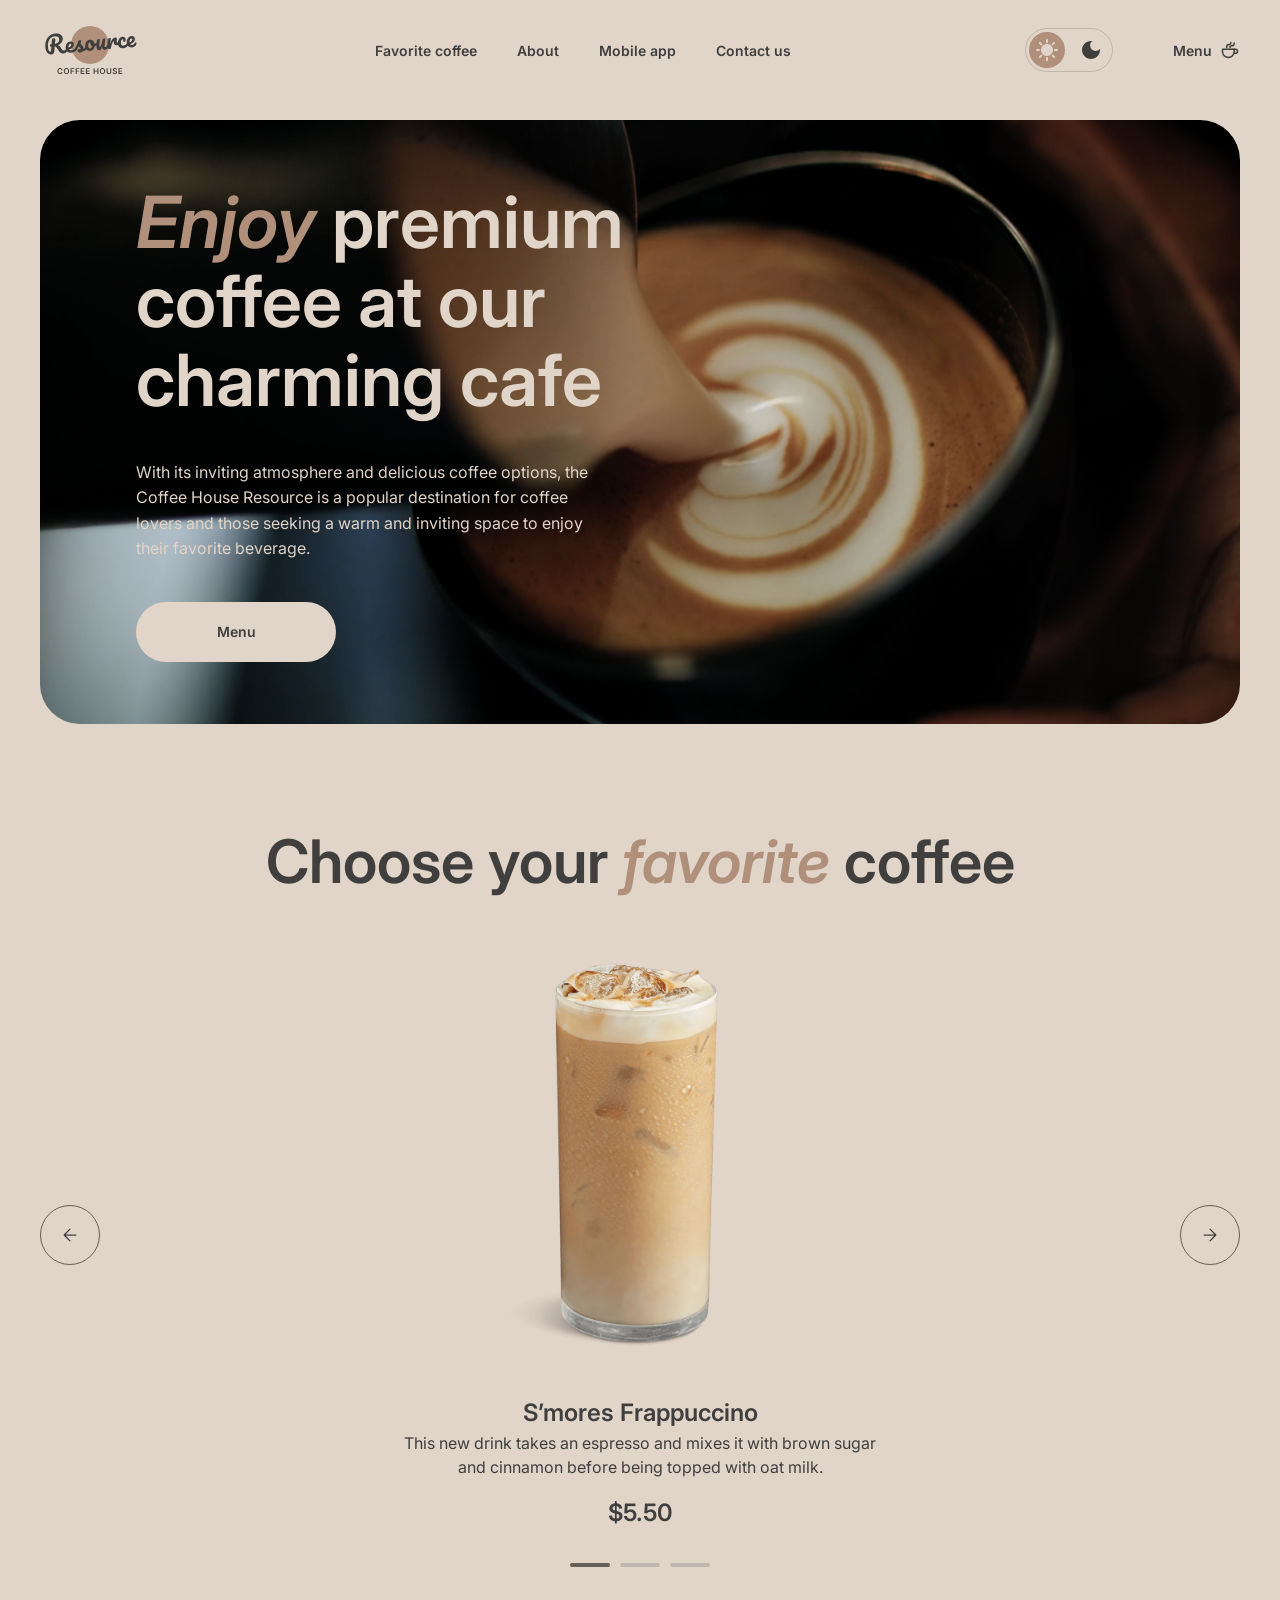
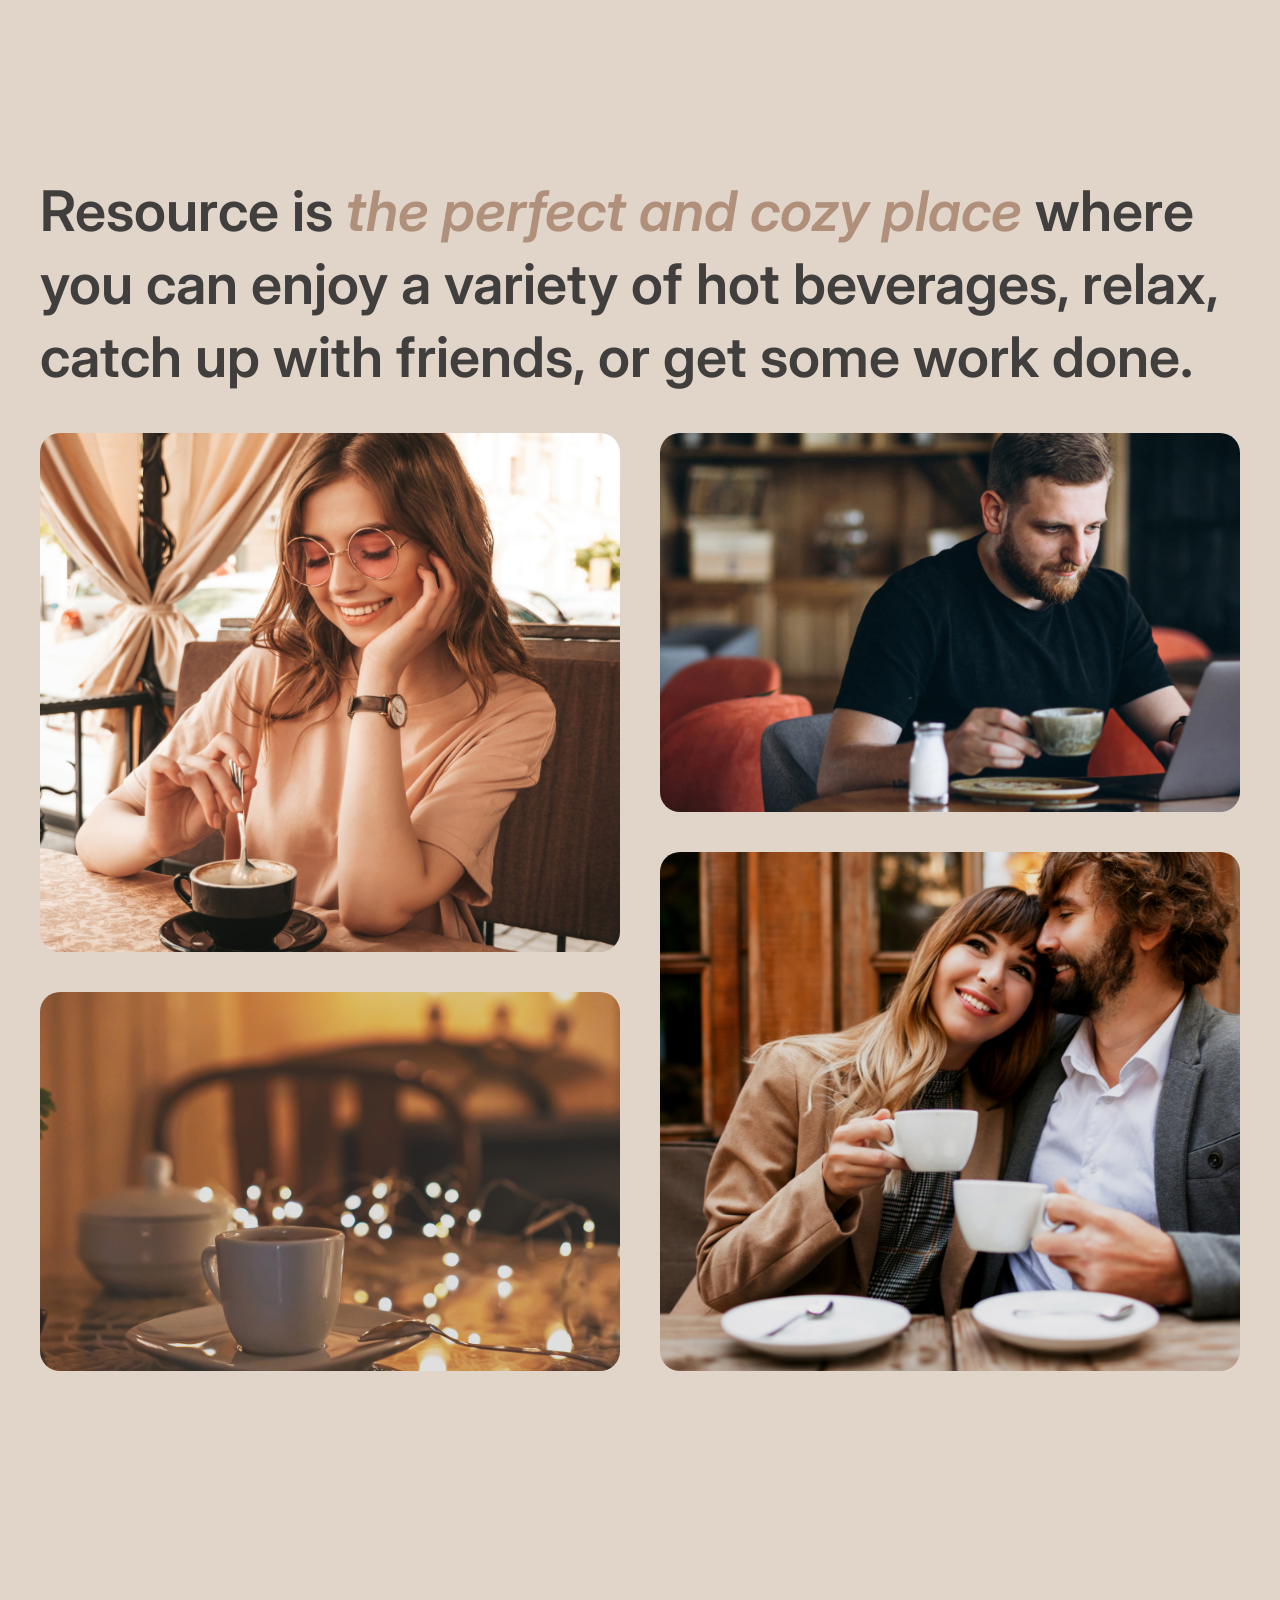
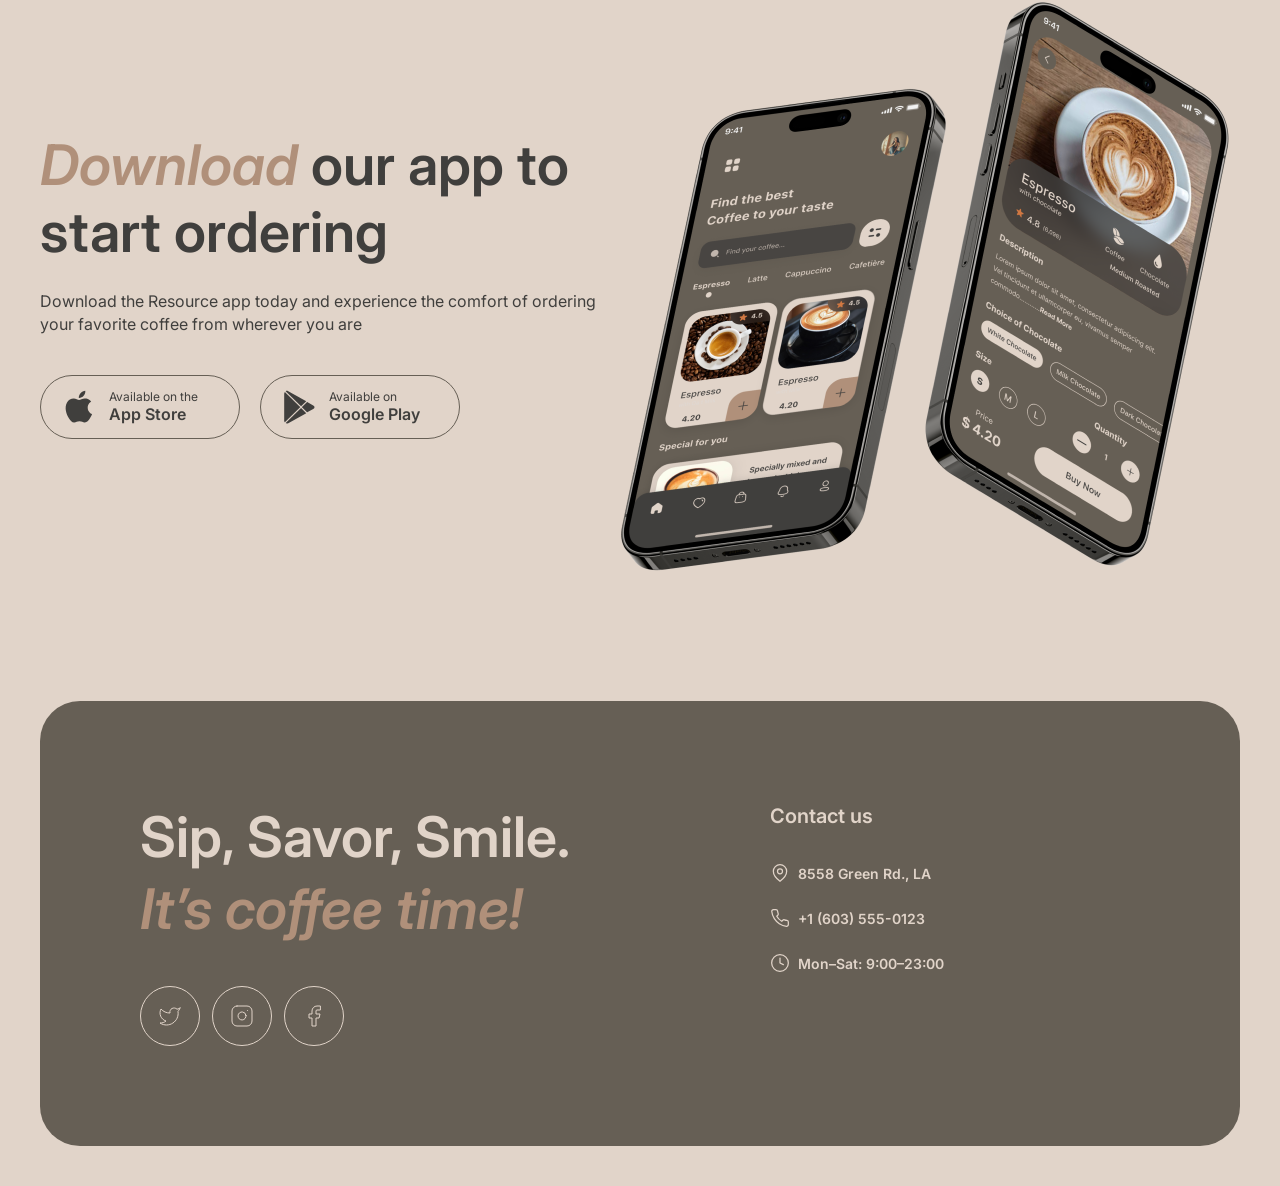
==== index.html @ 507ad28e "feat: add main page sections" ====
<!DOCTYPE html>
<html lang="en">

<head>
  <meta charset="UTF-8">
  <meta name="viewport" content="width=device-width, initial-scale=1.0">
  <title>Resource Coffee House</title>
  <link rel="icon" href="img/favicon.svg" type="image/svg+xml">
  <script>
    try {
      document.documentElement.dataset.theme = localStorage.getItem('theme') || 'light';
    } catch { }
  </script>
  <link rel="preconnect" href="https://fonts.googleapis.com">
  <link rel="preconnect" href="https://fonts.gstatic.com" crossorigin>
  <link
    href="https://fonts.googleapis.com/css2?family=Inter:ital,opsz,wght@0,14..32,100..900;1,14..32,100..900&family=Manrope:wght@200..800&display=swap"
    rel="stylesheet">
  <link rel="stylesheet" href="css/reset.css">
  <link rel="stylesheet" href="css/variables.css">
  <link rel="stylesheet" href="css/style.css">
  <script src="js/theme.js" defer></script>
  <script src="js/slider.js" defer></script>
</head>

<body>
  <header class="header">
    <div class="container header__inner">
      <a class="logo" href="index.html" aria-label="Resource Coffee House"><svg aria-hidden="true" width="100"
          height="60" viewBox="0 0 100 60" fill="none" xmlns="http://www.w3.org/2000/svg">
          <path
            d="M69 25C69 35.4934 60.4934 44 50 44C39.5066 44 31 35.4934 31 25C31 14.5066 39.5066 6 50 6C60.4934 6 69 14.5066 69 25Z"
            fill="#B0907A" />
          <path
            d="M95.6784 22.2913C95.8856 22.2732 96.0534 22.3548 96.1817 22.5364C96.326 22.7165 96.4127 22.9739 96.442 23.3086C96.4922 23.8824 96.4 24.3884 96.1652 24.8265C95.7789 25.5509 95.2359 26.1365 94.5362 26.5832C93.8524 27.0285 93.0084 27.295 92.0042 27.3829C90.4741 27.5168 89.2469 27.1664 88.3226 26.3318C87.3969 25.4812 86.8658 24.2749 86.7291 22.7129C86.6329 21.6131 86.7748 20.5727 87.1547 19.5919C87.5333 18.5951 88.1046 17.7822 88.8687 17.1532C89.6487 16.5229 90.5568 16.1623 91.5928 16.0717C92.5173 15.9908 93.2829 16.2049 93.8895 16.714C94.4948 17.2071 94.8386 17.9239 94.9209 18.8643C95.0171 19.9641 94.7016 20.9473 93.9743 21.814C93.2617 22.6633 91.9772 23.4021 90.1208 24.0303C90.5675 24.73 91.2451 25.0401 92.1537 24.9606C92.8072 24.9035 93.3279 24.7053 93.7158 24.3662C94.1197 24.0257 94.5692 23.4725 95.0643 22.7064C95.2346 22.4506 95.4393 22.3122 95.6784 22.2913ZM91.3914 18.4503C90.8016 18.5019 90.3295 18.8885 89.9751 19.6102C89.6365 20.3304 89.5098 21.1767 89.5949 22.149L89.5991 22.1968C90.5199 21.8914 91.2318 21.4918 91.7347 20.9981C92.2376 20.5044 92.4632 19.9626 92.4117 19.3729C92.3852 19.0701 92.2766 18.8386 92.0859 18.6786C91.9098 18.5013 91.6783 18.4252 91.3914 18.4503Z"
            fill="currentColor" />
          <path
            d="M83.2976 28.1446C81.7356 28.2813 80.4779 27.9497 79.5245 27.1497C78.5857 26.3324 78.0529 25.1985 77.926 23.7481C77.813 22.457 77.969 21.303 78.394 20.2861C78.819 19.2692 79.4149 18.4622 80.1818 17.8651C80.9487 17.268 81.7784 16.9304 82.671 16.8523C83.5477 16.7756 84.2481 16.9793 84.7723 17.4635C85.311 17.9303 85.6159 18.5702 85.6871 19.383C85.7456 20.0525 85.6437 20.6316 85.3813 21.1203C85.1348 21.6076 84.7725 21.8722 84.2944 21.9141C83.9915 21.9406 83.7382 21.8904 83.5344 21.7637C83.3465 21.6356 83.2414 21.444 83.2191 21.189C83.2093 21.0774 83.2141 20.9485 83.2334 20.8023C83.2527 20.6561 83.2676 20.5504 83.278 20.4852C83.3367 20.2392 83.357 20.0125 83.3389 19.8053C83.3208 19.5981 83.2511 19.4436 83.1297 19.3418C83.0243 19.2386 82.876 19.1953 82.6847 19.2121C82.3181 19.2441 81.9901 19.4415 81.7006 19.8041C81.4097 20.1508 81.193 20.6114 81.0506 21.186C80.9081 21.7606 80.8661 22.3826 80.9247 23.0521C81.0865 24.901 81.9723 25.7551 83.5821 25.6142C84.2356 25.557 84.9181 25.2805 85.6296 24.7846C86.3556 24.2714 87.0469 23.5444 87.7034 22.6036C87.8752 22.3637 88.0806 22.2333 88.3197 22.2124C88.5269 22.1942 88.6946 22.2759 88.8229 22.4574C88.9672 22.6375 89.054 22.895 89.0832 23.2297C89.1362 23.8354 89.028 24.3427 88.7587 24.7518C88.0904 25.7418 87.2526 26.5378 86.2452 27.1399C85.2524 27.7247 84.2699 28.0596 83.2976 28.1446Z"
            fill="currentColor" />
          <path
            d="M69.548 29.3476C68.9423 29.4006 68.4841 29.1195 68.1733 28.5042C67.8784 27.8876 67.6696 26.8779 67.5469 25.4753C67.3656 23.4032 67.4882 21.4089 67.9148 19.4924C68.0179 19.0177 68.2197 18.6627 68.5203 18.4276C68.8355 18.1752 69.288 18.0232 69.8778 17.9716C70.1965 17.9437 70.4232 17.964 70.5577 18.0326C70.6921 18.1011 70.7692 18.2469 70.7887 18.4701C70.811 18.7251 70.7416 19.3094 70.5806 20.2229C70.477 20.8744 70.3983 21.4434 70.3445 21.93C70.2907 22.4165 70.2626 23.0132 70.2602 23.7201C70.6663 22.3033 71.1584 21.136 71.7366 20.2181C72.3148 19.3002 72.8987 18.6308 73.4883 18.2098C74.0938 17.7874 74.6595 17.5532 75.1855 17.5072C76.2215 17.4166 76.7849 17.8893 76.8755 18.9253C76.8936 19.1325 76.8658 19.6409 76.7921 20.4504C76.7204 21.0991 76.6915 21.5032 76.7054 21.6626C76.7542 22.2204 76.9779 22.4819 77.3764 22.4471C77.8227 22.408 78.3658 22.0072 79.0057 21.2445C79.1948 21.0191 79.4009 20.8967 79.6241 20.8772C79.8313 20.8591 79.9991 20.9408 80.1274 21.1223C80.2702 21.2864 80.3549 21.5199 80.3814 21.8228C80.433 22.4125 80.314 22.8887 80.0245 23.2513C79.6187 23.7526 79.1275 24.1971 78.5511 24.5848C77.9893 24.9552 77.3736 25.1697 76.7042 25.2282C75.8594 25.3021 75.1951 25.1434 74.7111 24.7521C74.2431 24.3594 73.977 23.7965 73.9129 23.0633C73.892 22.8242 73.895 22.583 73.9219 22.3397C73.9258 22.0182 73.923 21.8016 73.9132 21.69C73.8909 21.435 73.7921 21.3151 73.6167 21.3305C73.3777 21.3514 73.0826 21.6503 72.7315 22.2271C72.395 22.7865 72.0738 23.5213 71.768 24.4314C71.4621 25.3415 71.2322 26.2932 71.0782 27.2864C70.9684 28.0509 70.8058 28.5791 70.5904 28.8709C70.3896 29.1455 70.0421 29.3044 69.548 29.3476Z"
            fill="currentColor" />
          <path
            d="M59.2452 30.2488C58.5279 30.3116 57.9096 30.0364 57.3902 29.4233C56.8853 28.7929 56.5897 27.9836 56.5032 26.9954C56.3986 25.8 56.3828 24.7012 56.4557 23.699C56.5273 22.6809 56.6975 21.5979 56.9665 20.4501C57.0841 19.958 57.2772 19.5958 57.546 19.3635C57.8148 19.1312 58.26 18.9878 58.8816 18.9334C59.2323 18.9028 59.4762 18.9376 59.6135 19.038C59.7667 19.1371 59.8531 19.2981 59.8726 19.5213C59.8838 19.6488 59.8337 20.0868 59.7226 20.8354C59.6148 21.4391 59.534 21.9842 59.4802 22.4707C59.3078 24.1722 59.246 25.3019 59.2948 25.8598C59.3241 26.1945 59.3849 26.4301 59.4771 26.5666C59.568 26.6871 59.7011 26.7397 59.8764 26.7244C60.1155 26.7035 60.3895 26.4386 60.6983 25.9297C61.023 25.4195 61.3421 24.6608 61.6555 23.6536C61.9849 22.6451 62.2788 21.4148 62.5372 19.9627C62.6229 19.4734 62.7842 19.114 63.0211 18.8845C63.2739 18.6535 63.6633 18.5151 64.1893 18.4691C64.5559 18.437 64.8151 18.4625 64.967 18.5456C65.1174 18.6127 65.203 18.7658 65.224 19.0049C65.2588 19.4034 65.1551 20.5127 64.9128 22.3327C64.645 24.412 64.532 25.6907 64.5739 26.1688C64.6004 26.4717 64.685 26.7052 64.8279 26.8694C64.9693 27.0176 65.1437 27.0827 65.3509 27.0645C65.6697 27.0366 66.0275 26.8126 66.4244 26.3924C66.8358 25.9549 67.3698 25.2657 68.0263 24.3249C68.198 24.0851 68.4035 23.9547 68.6425 23.9337C68.8498 23.9156 69.0175 23.9973 69.1458 24.1788C69.2901 24.3589 69.3768 24.6163 69.4061 24.9511C69.4619 25.5886 69.3537 26.096 69.0815 26.4731C68.4701 27.3779 67.7896 28.1361 67.04 28.7477C66.3064 29.358 65.4375 29.707 64.4334 29.7949C63.6683 29.8618 63.0766 29.6165 62.6585 29.0588C62.2562 28.4997 62.0084 27.6862 61.9149 26.6183C61.7388 27.7259 61.4055 28.5982 60.9152 29.2354C60.4235 29.8566 59.8668 30.1944 59.2452 30.2488Z"
            fill="currentColor" />
          <path
            d="M57.5606 22.8796C57.7678 22.8614 57.9362 22.9511 58.0659 23.1485C58.1956 23.346 58.2744 23.6041 58.3023 23.9229C58.3692 24.688 58.1779 25.1625 57.7282 25.3463C56.8011 25.7647 55.7659 26.048 54.6225 26.1963C54.4367 27.5616 53.9332 28.6898 53.1117 29.5808C52.2888 30.4559 51.3115 30.9429 50.1799 31.0419C49.2235 31.1256 48.3824 30.9663 47.6566 30.564C46.9467 30.1603 46.383 29.5913 45.9654 28.8569C45.5478 28.1225 45.3 27.309 45.2219 26.4164C45.1159 25.205 45.2529 24.1089 45.6328 23.1281C46.0114 22.1313 46.5841 21.3343 47.351 20.7372C48.1165 20.1242 48.9933 19.7744 49.9816 19.688C51.1929 19.582 52.2022 19.9193 53.0093 20.6999C53.8309 21.4632 54.3592 22.453 54.5941 23.6691C55.339 23.5558 56.2177 23.3183 57.23 22.9567C57.3547 22.9136 57.4649 22.8879 57.5606 22.8796ZM50.1494 28.4908C50.6595 28.4462 51.0797 28.2007 51.41 27.7542C51.7563 27.3063 51.959 26.6863 52.0182 25.8941C51.4948 25.6026 51.0739 25.1977 50.7555 24.6795C50.4531 24.1599 50.2754 23.5972 50.2224 22.9916C50.2001 22.7365 50.2017 22.4794 50.2272 22.2202L50.1076 22.2307C49.4701 22.2864 48.9633 22.644 48.5873 23.3032C48.2259 23.9452 48.094 24.824 48.1916 25.9398C48.2683 26.8164 48.4942 27.4712 48.8694 27.9042C49.2605 28.3357 49.6872 28.5313 50.1494 28.4908Z"
            fill="currentColor" />
          <path
            d="M40.3093 32.4354C39.4805 32.508 38.8262 32.3725 38.3464 32.029C37.8826 31.6841 37.6298 31.2726 37.5879 30.7944C37.5517 30.38 37.6717 30.0081 37.9481 29.6787C38.2244 29.3494 38.6575 29.1589 39.2472 29.1073C39.4544 29.0892 39.6956 29.0922 39.9708 29.1163C40.2604 29.1231 40.4777 29.1282 40.6226 29.1316C40.5704 28.7185 40.4406 28.3364 40.2332 27.9851C40.0417 27.6325 39.8038 27.3 39.5195 26.9876C39.2338 26.6592 38.9682 26.3773 38.7228 26.1418C38.3109 27.1254 37.8851 27.9497 37.4454 28.6145C37.0216 29.278 36.5472 29.9137 36.0222 30.5218C35.7604 30.8338 35.4701 31.0038 35.1513 31.0316C34.8963 31.054 34.6814 30.9844 34.5067 30.823C34.3306 30.6457 34.2307 30.4216 34.207 30.1506C34.1791 29.8318 34.2648 29.5272 34.4643 29.2367L34.7416 28.827C35.5235 27.6664 36.1068 26.7159 36.4918 25.9756C36.7223 25.4896 36.9874 24.8481 37.2871 24.0509C37.5853 23.2379 37.8735 22.4016 38.1517 21.542C38.3932 20.8142 38.9921 20.4085 39.9484 20.3248C40.3947 20.2858 40.709 20.2984 40.8913 20.3628C41.0736 20.4271 41.1725 20.547 41.1878 20.7223C41.1962 20.8179 41.1775 20.9722 41.1319 21.1849C41.0863 21.3977 41.0167 21.6126 40.9233 21.8296C40.6866 22.4285 40.5857 22.9272 40.6205 23.3257C40.6415 23.5647 40.7442 23.8208 40.9286 24.0937C41.1291 24.3653 41.4235 24.7009 41.8118 25.1006C42.3804 25.7254 42.8131 26.2657 43.11 26.7216C43.4214 27.1601 43.6015 27.6583 43.6503 28.2162C43.6642 28.3756 43.6678 28.6001 43.6611 28.8898C44.4156 28.5187 45.2617 27.6335 46.1993 26.2345C46.371 25.9946 46.5765 25.8642 46.8155 25.8433C47.0227 25.8252 47.1905 25.9069 47.3188 26.0884C47.4631 26.2685 47.5498 26.5259 47.5791 26.8606C47.6321 27.4663 47.5239 27.9737 47.2545 28.3827C46.544 29.4407 45.8382 30.185 45.1371 30.6158C44.4505 31.0292 43.5747 31.2985 42.5095 31.4238C41.9194 32.0215 41.186 32.3587 40.3093 32.4354Z"
            fill="currentColor" />
          <path
            d="M36.6171 26.7357C36.8243 26.7175 36.9921 26.7992 37.1204 26.9807C37.2646 27.1608 37.3514 27.4183 37.3807 27.753C37.4365 28.3905 37.3283 28.8979 37.0561 29.2751C36.5291 30.0439 35.7502 30.7786 34.7193 31.4791C33.7044 32.1782 32.5833 32.5815 31.3559 32.6888C29.6823 32.8353 28.3436 32.4947 27.3396 31.667C26.3356 30.8394 25.7646 29.6365 25.6266 28.0586C25.5304 26.9588 25.6722 25.9185 26.0522 24.9376C26.4308 23.9408 27.0021 23.1279 27.7662 22.4989C28.5462 21.8686 29.4542 21.508 30.4903 21.4174C31.4147 21.3365 32.1803 21.5506 32.787 22.0597C33.3923 22.5528 33.7361 23.2696 33.8183 24.21C33.9145 25.3098 33.599 26.293 32.8718 27.1597C32.1591 28.009 30.8826 28.7471 29.0422 29.3739C29.5048 30.0722 30.294 30.3726 31.4098 30.275C32.127 30.2122 32.9183 29.894 33.7836 29.3204C34.6634 28.7295 35.4025 27.9983 36.0009 27.1269C36.1726 26.887 36.378 26.7566 36.6171 26.7357ZM30.2888 23.796C29.6991 23.8476 29.227 24.2342 28.8725 24.9559C28.534 25.6761 28.4073 26.5224 28.4923 27.4947L28.4965 27.5425C29.4174 27.2371 30.1293 26.8375 30.6322 26.3438C31.1351 25.8501 31.3607 25.3083 31.3091 24.7186C31.2826 24.4158 31.174 24.1843 30.9834 24.0243C30.8072 23.847 30.5757 23.7709 30.2888 23.796Z"
            fill="currentColor" />
          <path
            d="M27.6906 27.5167C27.8978 27.4986 28.0656 27.5803 28.1939 27.7618C28.3382 27.9419 28.4249 28.1993 28.4542 28.5341C28.5086 29.1557 28.4004 29.6631 28.1296 30.0561C27.4454 31.0476 26.7351 31.8324 25.9987 32.4108C25.261 32.9733 24.3581 33.3012 23.2902 33.3946C22.2541 33.4853 21.3451 33.2837 20.5631 32.79C19.797 32.2949 19.028 31.3985 18.256 30.1009C17.6351 29.063 17.151 28.3023 16.8035 27.8188C16.4547 27.3193 16.119 26.9712 15.7967 26.7745C15.4903 26.5765 15.1198 26.4724 14.6852 26.4622C14.6508 26.8025 14.5595 27.8705 14.4114 29.6663C14.3537 30.4744 14.3165 30.9675 14.3 31.1456C14.2256 32.1319 13.9724 32.9089 13.5402 33.4767C13.1067 34.0286 12.4038 34.3471 11.4315 34.4321C10.3636 34.5256 9.38799 34.2977 8.50477 33.7486C7.63609 33.1822 6.9298 32.3606 6.38589 31.2839C5.84059 30.1913 5.50518 28.9277 5.37968 27.4932C5.1454 24.8154 5.40544 22.4638 6.15978 20.4383C6.93006 18.4115 8.10738 16.8148 9.69174 15.6483C11.2906 14.4644 13.1899 13.7763 15.3895 13.5838C16.9196 13.45 18.223 13.5688 19.2994 13.9404C20.3759 14.312 21.1968 14.8826 21.762 15.6523C22.3432 16.4206 22.6784 17.3148 22.7676 18.3349C22.8457 19.2275 22.7073 20.1229 22.3522 21.0213C22.0117 21.9023 21.4476 22.7066 20.66 23.434C19.8724 24.1614 18.8869 24.7375 17.7034 25.1622C18.4866 25.3025 19.1057 25.5856 19.5605 26.0116C20.0154 26.4376 20.4891 27.0787 20.9816 27.9351C21.5115 28.8524 22.0112 29.5153 22.4806 29.924C22.966 30.3312 23.4955 30.5098 24.0693 30.4596C24.5794 30.4149 25.0509 30.205 25.4838 29.8299C25.9154 29.4388 26.4456 28.7981 27.0744 27.9079C27.2461 27.6681 27.4515 27.5377 27.6906 27.5167ZM11.3837 26.727C10.8418 26.7744 10.4561 26.6797 10.2266 26.4428C10.013 26.2045 9.89225 25.9259 9.86436 25.6071C9.8309 25.2246 9.92394 24.9113 10.1435 24.6672C10.379 24.4218 10.6562 24.2851 10.9749 24.2572L11.5727 24.2049C11.691 22.6206 11.8123 21.2528 11.9364 20.1016C12.053 19.0474 12.6771 18.4708 13.8088 18.3718C14.7173 18.2923 15.2071 18.659 15.2782 19.4719C15.2936 19.6473 15.2975 19.7835 15.2899 19.8805L14.9199 23.9121C15.7764 23.789 16.5393 23.5134 17.2085 23.0855C17.8937 22.6561 18.4149 22.0966 18.7722 21.4068C19.1454 20.7156 19.2957 19.9556 19.2232 19.1268C19.1353 18.1226 18.7236 17.3636 17.988 16.8498C17.2524 16.3359 16.2232 16.1369 14.9002 16.2526C13.3382 16.3893 12.0016 16.8997 10.8904 17.7839C9.79381 18.6508 8.98568 19.8779 8.46605 21.4653C7.94503 23.0366 7.78003 24.9142 7.97108 27.0978C8.06033 28.1179 8.24063 28.9855 8.51198 29.7006C8.78334 30.4157 9.08648 30.9432 9.42139 31.2834C9.75631 31.6235 10.0592 31.7817 10.3302 31.7579C10.5374 31.7398 10.6957 31.6216 10.8051 31.4032C10.9304 31.1834 11.0127 30.839 11.052 30.3698L11.3837 26.727Z"
            fill="currentColor" />
          <path
            d="M78.4033 54.0001V48.1819H82.1874V49.0654H79.4573V50.645H81.9914V51.5285H79.4573V53.1165H82.2101V54.0001H78.4033Z"
            fill="currentColor" />
          <path
            d="M75.9698 49.7813C75.9433 49.5332 75.8316 49.34 75.6346 49.2017C75.4395 49.0635 75.1857 48.9943 74.8732 48.9943C74.6535 48.9943 74.4651 49.0275 74.3079 49.0938C74.1507 49.1601 74.0304 49.25 73.9471 49.3637C73.8638 49.4773 73.8211 49.607 73.8192 49.7529C73.8192 49.8741 73.8467 49.9792 73.9016 50.0682C73.9585 50.1572 74.0352 50.233 74.1317 50.2955C74.2283 50.3561 74.3353 50.4072 74.4528 50.4489C74.5702 50.4906 74.6886 50.5256 74.8079 50.554L75.3533 50.6904C75.573 50.7415 75.7842 50.8106 75.9869 50.8977C76.1914 50.9849 76.3742 51.0947 76.5352 51.2273C76.698 51.3599 76.8268 51.5199 76.9215 51.7074C77.0162 51.8949 77.0636 52.1146 77.0636 52.3665C77.0636 52.7074 76.9764 53.0076 76.8022 53.2671C76.628 53.5246 76.3761 53.7263 76.0465 53.8722C75.7189 54.0161 75.3221 54.0881 74.8562 54.0881C74.4035 54.0881 74.0105 54.018 73.6772 53.8779C73.3458 53.7377 73.0863 53.5332 72.8988 53.2642C72.7132 52.9953 72.6128 52.6676 72.5977 52.2813H73.6346C73.6497 52.4839 73.7122 52.6525 73.8221 52.787C73.9319 52.9214 74.0749 53.0218 74.2511 53.0881C74.4291 53.1544 74.628 53.1875 74.8477 53.1875C75.0768 53.1875 75.2776 53.1534 75.4499 53.0852C75.6242 53.0152 75.7605 52.9186 75.859 52.7955C75.9575 52.6705 76.0077 52.5246 76.0096 52.358C76.0077 52.2065 75.9632 52.0815 75.8761 51.983C75.7889 51.8826 75.6668 51.7993 75.5096 51.733C75.3543 51.6648 75.1725 51.6042 74.9641 51.5512L74.3022 51.3807C73.823 51.2576 73.4442 51.071 73.1658 50.821C72.8893 50.5692 72.7511 50.2349 72.7511 49.8182C72.7511 49.4754 72.8439 49.1752 73.0295 48.9176C73.217 48.6601 73.4717 48.4602 73.7937 48.3182C74.1156 48.1743 74.4802 48.1023 74.8874 48.1023C75.3003 48.1023 75.6621 48.1743 75.9727 48.3182C76.2852 48.4602 76.5304 48.6582 76.7085 48.912C76.8865 49.1638 76.9783 49.4536 76.984 49.7813H75.9698Z"
            fill="currentColor" />
          <path
            d="M70.2086 48.1819H71.2626V51.983C71.2626 52.3997 71.1641 52.7662 70.9672 53.0825C70.7721 53.3987 70.4975 53.6459 70.1433 53.8239C69.7891 54.0001 69.3753 54.0881 68.9018 54.0881C68.4264 54.0881 68.0117 54.0001 67.6575 53.8239C67.3033 53.6459 67.0287 53.3987 66.8336 53.0825C66.6386 52.7662 66.541 52.3997 66.541 51.983V48.1819H67.595V51.895C67.595 52.1374 67.648 52.3533 67.7541 52.5427C67.862 52.7321 68.0136 52.8807 68.2086 52.9887C68.4037 53.0948 68.6348 53.1478 68.9018 53.1478C69.1689 53.1478 69.3999 53.0948 69.595 52.9887C69.792 52.8807 69.9435 52.7321 70.0495 52.5427C70.1556 52.3533 70.2086 52.1374 70.2086 51.895V48.1819Z"
            fill="currentColor" />
          <path
            d="M65.1444 51.0909C65.1444 51.7178 65.027 52.2548 64.7922 52.7017C64.5592 53.1468 64.241 53.4877 63.8376 53.7245C63.4361 53.9612 62.9806 54.0796 62.4711 54.0796C61.9617 54.0796 61.5052 53.9612 61.1018 53.7245C60.7003 53.4858 60.3821 53.144 60.1473 52.6989C59.9143 52.2519 59.7979 51.7159 59.7979 51.0909C59.7979 50.464 59.9143 49.9281 60.1473 49.483C60.3821 49.036 60.7003 48.6942 61.1018 48.4574C61.5052 48.2207 61.9617 48.1023 62.4711 48.1023C62.9806 48.1023 63.4361 48.2207 63.8376 48.4574C64.241 48.6942 64.5592 49.036 64.7922 49.483C65.027 49.9281 65.1444 50.464 65.1444 51.0909ZM64.0848 51.0909C64.0848 50.6496 64.0157 50.2775 63.8774 49.9745C63.741 49.6695 63.5516 49.4394 63.3092 49.2841C63.0668 49.1269 62.7874 49.0483 62.4711 49.0483C62.1549 49.0483 61.8755 49.1269 61.6331 49.2841C61.3907 49.4394 61.2003 49.6695 61.0621 49.9745C60.9257 50.2775 60.8575 50.6496 60.8575 51.0909C60.8575 51.5322 60.9257 51.9053 61.0621 52.2102C61.2003 52.5133 61.3907 52.7434 61.6331 52.9006C61.8755 53.0559 62.1549 53.1335 62.4711 53.1335C62.7874 53.1335 63.0668 53.0559 63.3092 52.9006C63.5516 52.7434 63.741 52.5133 63.8774 52.2102C64.0157 51.9053 64.0848 51.5322 64.0848 51.0909Z"
            fill="currentColor" />
          <path
            d="M53.5918 54.0001V48.1819H54.6458V50.645H57.3418V48.1819H58.3986V54.0001H57.3418V51.5285H54.6458V54.0001H53.5918Z"
            fill="currentColor" />
          <path
            d="M45.9482 54.0001V48.1819H49.7323V49.0654H47.0022V50.645H49.5363V51.5285H47.0022V53.1165H49.7551V54.0001H45.9482Z"
            fill="currentColor" />
          <path
            d="M40.6895 54.0001V48.1819H44.4735V49.0654H41.7434V50.645H44.2775V51.5285H41.7434V53.1165H44.4963V54.0001H40.6895Z"
            fill="currentColor" />
          <path d="M35.6016 54.0001V48.1819H39.3288V49.0654H36.6555V50.645H39.0732V51.5285H36.6555V54.0001H35.6016Z"
            fill="currentColor" />
          <path d="M30.5137 54.0001V48.1819H34.2409V49.0654H31.5676V50.645H33.9853V51.5285H31.5676V54.0001H30.5137Z"
            fill="currentColor" />
          <path
            d="M29.1181 51.0909C29.1181 51.7178 29.0007 52.2548 28.7658 52.7017C28.5328 53.1468 28.2147 53.4877 27.8113 53.7245C27.4097 53.9612 26.9542 54.0796 26.4448 54.0796C25.9353 54.0796 25.4789 53.9612 25.0755 53.7245C24.6739 53.4858 24.3558 53.144 24.1209 52.6989C23.888 52.2519 23.7715 51.7159 23.7715 51.0909C23.7715 50.464 23.888 49.9281 24.1209 49.483C24.3558 49.036 24.6739 48.6942 25.0755 48.4574C25.4789 48.2207 25.9353 48.1023 26.4448 48.1023C26.9542 48.1023 27.4097 48.2207 27.8113 48.4574C28.2147 48.6942 28.5328 49.036 28.7658 49.483C29.0007 49.9281 29.1181 50.464 29.1181 51.0909ZM28.0584 51.0909C28.0584 50.6496 27.9893 50.2775 27.851 49.9745C27.7147 49.6695 27.5253 49.4394 27.2828 49.2841C27.0404 49.1269 26.7611 49.0483 26.4448 49.0483C26.1285 49.0483 25.8491 49.1269 25.6067 49.2841C25.3643 49.4394 25.1739 49.6695 25.0357 49.9745C24.8993 50.2775 24.8311 50.6496 24.8311 51.0909C24.8311 51.5322 24.8993 51.9053 25.0357 52.2102C25.1739 52.5133 25.3643 52.7434 25.6067 52.9006C25.8491 53.0559 26.1285 53.1335 26.4448 53.1335C26.7611 53.1335 27.0404 53.0559 27.2828 52.9006C27.5253 52.7434 27.7147 52.5133 27.851 52.2102C27.9893 51.9053 28.0584 51.5322 28.0584 51.0909Z"
            fill="currentColor" />
          <path
            d="M22.5536 50.1449H21.4911C21.4608 49.9707 21.4049 49.8163 21.3235 49.6818C21.2421 49.5455 21.1407 49.4299 21.0195 49.3352C20.8983 49.2406 20.7601 49.1695 20.6048 49.1222C20.4513 49.0729 20.2856 49.0483 20.1076 49.0483C19.7913 49.0483 19.511 49.1279 19.2667 49.287C19.0224 49.4442 18.8311 49.6752 18.6928 49.9801C18.5546 50.2832 18.4854 50.6534 18.4854 51.0909C18.4854 51.536 18.5546 51.911 18.6928 52.2159C18.833 52.519 19.0243 52.7481 19.2667 52.9034C19.511 53.0568 19.7904 53.1335 20.1048 53.1335C20.279 53.1335 20.4419 53.1108 20.5934 53.0654C20.7468 53.018 20.8841 52.9489 21.0053 52.858C21.1284 52.7671 21.2317 52.6553 21.315 52.5227C21.4002 52.3902 21.4589 52.2387 21.4911 52.0682L22.5536 52.0739C22.5138 52.3504 22.4277 52.6099 22.2951 52.8523C22.1644 53.0947 21.993 53.3087 21.7809 53.4943C21.5688 53.6781 21.3207 53.822 21.0366 53.9262C20.7525 54.0284 20.4371 54.0796 20.0906 54.0796C19.5792 54.0796 19.1228 53.9612 18.7212 53.7245C18.3197 53.4877 18.0034 53.1459 17.7724 52.6989C17.5413 52.2519 17.4258 51.7159 17.4258 51.0909C17.4258 50.464 17.5423 49.9281 17.7752 49.483C18.0082 49.036 18.3254 48.6942 18.7269 48.4574C19.1284 48.2207 19.583 48.1023 20.0906 48.1023C20.4144 48.1023 20.7156 48.1477 20.994 48.2387C21.2724 48.3296 21.5205 48.4631 21.7383 48.6392C21.9561 48.8135 22.1351 49.0275 22.2752 49.2813C22.4173 49.5332 22.5101 49.821 22.5536 50.1449Z"
            fill="currentColor" />
        </svg></a>

      <nav class="nav" aria-label="Main navigation">
        <ul class="nav__list">
          <li><a class="nav__link" href="#slider">Favorite coffee</a></li>
          <li><a class="nav__link" href="#about">About</a></li>
          <li><a class="nav__link" href="#mobile-app">Mobile app</a></li>
          <li><a class="nav__link" href="#contact">Contact us</a></li>
        </ul>
      </nav>

      <div class="header__actions">
        <div class="theme-toggle" role="group" aria-label="Theme switcher">
          <button class="theme-toggle__btn is-active" type="button" data-theme="light" aria-label="Light theme"
            aria-pressed="true">
            <svg aria-hidden="true" width="36" height="36" viewBox="0 0 36 36" fill="none"
              xmlns="http://www.w3.org/2000/svg">
              <path
                d="M17 10V8C17 7.45 17.45 7 18 7C18.55 7 19 7.45 19 8V10C19 10.55 18.55 11 18 11C17.45 11 17 10.55 17 10ZM24.36 13.05L25.77 11.63C26.16 11.24 26.16 10.61 25.77 10.22C25.38 9.83 24.75 9.83 24.36 10.22L22.95 11.64C22.56 12.03 22.56 12.66 22.95 13.05C23.34 13.44 23.97 13.44 24.36 13.05ZM28 17H26C25.45 17 25 17.45 25 18C25 18.55 25.45 19 26 19H28C28.55 19 29 18.55 29 18C29 17.45 28.55 17 28 17ZM18 25C17.45 25 17 25.45 17 26V28C17 28.55 17.45 29 18 29C18.55 29 19 28.55 19 28V26C19 25.45 18.55 25 18 25ZM11.64 13.05L10.22 11.64C9.83 11.25 9.83 10.61 10.22 10.23C10.61 9.85 11.25 9.84 11.63 10.23L13.04 11.64C13.43 12.03 13.43 12.67 13.04 13.05C12.65 13.43 12.02 13.44 11.64 13.05ZM22.95 22.95C22.56 23.34 22.56 23.98 22.95 24.36L24.36 25.77C24.75 26.16 25.39 26.16 25.77 25.77C26.16 25.38 26.16 24.74 25.77 24.36L24.36 22.95C23.98 22.56 23.34 22.56 22.95 22.95ZM8 19H10C10.55 19 11 18.55 11 18C11 17.45 10.55 17 10 17H8C7.45 17 7 17.45 7 18C7 18.55 7.45 19 8 19ZM11.64 25.78L13.05 24.37C13.44 23.98 13.44 23.34 13.05 22.96C12.66 22.58 12.02 22.57 11.64 22.96L10.23 24.37C9.84 24.76 9.84 25.4 10.23 25.78C10.61 26.17 11.25 26.17 11.64 25.78ZM18 12C14.69 12 12 14.69 12 18C12 21.31 14.69 24 18 24C21.31 24 24 21.31 24 18C24 14.69 21.31 12 18 12Z"
                fill="currentColor" />
            </svg>
          </button>
          <button class="theme-toggle__btn" type="button" data-theme="dark" aria-label="Dark theme"
            aria-pressed="false">
            <svg aria-hidden="true" width="36" height="36" viewBox="0 0 36 36" fill="none"
              xmlns="http://www.w3.org/2000/svg">
              <path
                d="M18 9C13.03 9 9 13.03 9 18C9 22.97 13.03 27 18 27C22.97 27 27 22.97 27 18C27 17.54 26.96 17.08 26.9 16.64C25.92 18.01 24.32 18.9 22.5 18.9C19.52 18.9 17.1 16.48 17.1 13.5C17.1 11.69 17.99 10.08 19.36 9.1C18.92 9.04 18.46 9 18 9Z"
                fill="currentColor" />
            </svg>
          </button>
        </div>

        <a class="menu-link" href="catalog.html">
          Menu
          <svg width="20" height="20" viewBox="0 0 20 20" fill="none" xmlns="http://www.w3.org/2000/svg"
            aria-hidden="true">
            <path
              d="M14.167 9.76667V11.6667C14.167 14.8883 11.5553 17.5 8.33366 17.5C5.112 17.5 2.50033 14.8883 2.50033 11.6667V9.76667C2.50033 9.4353 2.76896 9.16667 3.10033 9.16667H13.567C13.8984 9.16667 14.167 9.4353 14.167 9.76667Z"
              stroke="currentColor" stroke-width="1.5" stroke-linecap="round" stroke-linejoin="round" />
            <path
              d="M10.0003 7.50008C10.0003 6.66675 10.5956 5.83341 11.786 5.83341C13.101 5.83341 14.167 4.76743 14.167 3.45246V2.91675"
              stroke="currentColor" stroke-width="1.5" stroke-linecap="round" stroke-linejoin="round" />
            <path
              d="M6.66634 7.5V7.08333C6.66634 5.70262 7.78563 4.58333 9.16634 4.58333C10.0868 4.58333 10.833 3.83714 10.833 2.91667V2.5"
              stroke="currentColor" stroke-width="1.5" stroke-linecap="round" stroke-linejoin="round" />
            <path
              d="M13.333 9.16675H15.4163C16.5669 9.16675 17.4997 10.0995 17.4997 11.2501C17.4997 12.4007 16.5669 13.3334 15.4163 13.3334H14.1663"
              stroke="currentColor" stroke-width="1.5" stroke-linecap="round" stroke-linejoin="round" />
          </svg>
        </a>
      </div>
    </div>
  </header>

  <main>
    <section class="hero">
      <div class="container">
        <div class="hero__inner">
          <img class="hero__bg" src="img/home-page/img-hero.png" alt="" width="1360" height="604" fetchpriority="high">

          <div class="hero__content">
            <h1 class="hero__title">
              <span class="hero__accent">Enjoy</span> premium coffee at our charming cafe
            </h1>
            <p class="hero__text">
              With its inviting atmosphere and delicious coffee options, the Coffee House Resource is a popular
              destination for coffee lovers and those seeking a warm and inviting space to enjoy their favorite
              beverage.
            </p>
            <a class="btn" href="catalog.html">Menu</a>
          </div>
        </div>
      </div>
    </section>

    <section class="section" id="slider">
      <div class="container">
        <h2 class="section-title">Choose your <span class="accent">favorite</span> coffee</h2>

        <div class="slider" aria-roledescription="carousel" aria-label="Favorite coffee">
          <div class="slider__stage">
            <button class="slider__arrow slider__arrow--prev" type="button" aria-label="Previous slide">
              <svg width="20" height="20" viewBox="0 0 24 24" fill="none" stroke="currentColor" stroke-width="1.5"
                stroke-linecap="round" stroke-linejoin="round" aria-hidden="true">
                <path d="M19 12H5M12 5l-7 7 7 7" />
              </svg>
            </button>

            <div class="slider__viewport">
              <div class="slider__track" aria-live="polite">
                <article class="slider__slide" aria-roledescription="slide" aria-label="1 of 3">
                  <img class="slider__img" src="img/home-page/coffee-slider-1.png" alt="" width="240" height="424">
                  <h3 class="slider__name">S’mores Frappuccino</h3>
                  <p class="slider__text">This new drink takes an espresso and mixes it with brown sugar and cinnamon
                    before being topped with oat milk.</p>
                  <p class="slider__price">$5.50</p>
                </article>

                <article class="slider__slide" aria-roledescription="slide" aria-label="2 of 3">
                  <img class="slider__img" src="img/home-page/coffee-slider-2.png" alt="" width="240" height="424">
                  <h3 class="slider__name">Caramel Macchiato</h3>
                  <p class="slider__text">Fragrant and unique classic espresso with rich caramel-peanut syrup, with
                    cream under whipped thick foam.</p>
                  <p class="slider__price">$5.00</p>
                </article>

                <article class="slider__slide" aria-roledescription="slide" aria-label="3 of 3">
                  <img class="slider__img" src="img/home-page/coffee-slider-3.png" alt="" width="240" height="424">
                  <h3 class="slider__name">Ice coffee</h3>
                  <p class="slider__text">A popular summer drink that tones and invigorates. Prepared from coffee, milk
                    and ice.</p>
                  <p class="slider__price">$4.50</p>
                </article>
              </div>
            </div>

            <button class="slider__arrow slider__arrow--next" type="button" aria-label="Next slide">
              <svg width="20" height="20" viewBox="0 0 24 24" fill="none" stroke="currentColor" stroke-width="1.5"
                stroke-linecap="round" stroke-linejoin="round" aria-hidden="true">
                <path d="M5 12h14M12 5l7 7-7 7" />
              </svg>
            </button>
          </div>

          <div class="slider__dots">
            <button class="slider__dot is-active" type="button" aria-label="Slide 1" aria-current="true"></button>
            <button class="slider__dot" type="button" aria-label="Slide 2" aria-current="false"></button>
            <button class="slider__dot" type="button" aria-label="Slide 3" aria-current="false"></button>
          </div>
        </div>
      </div>
    </section>

    <section class="section about" id="about">
      <div class="container">
        <h2 class="about__title">
          Resource is <span class="accent">the perfect and cozy place</span> where you can enjoy a variety of hot
          beverages, relax, catch up with friends, or get some work done.
        </h2>

        <div class="about__gallery">
          <div class="about__col">
            <img class="about__img about__img--tall" src="img/home-page/about-1.jpg"
              alt="Smiling woman stirring a cup of coffee at a table" width="660" height="590" loading="lazy">
            <img class="about__img about__img--short" src="img/home-page/about-2.jpg"
              alt="Coffee cup on a table with warm string lights" width="660" height="431" loading="lazy">
          </div>

          <div class="about__col">
            <img class="about__img about__img--short" src="img/home-page/about-3.jpg"
              alt="Man drinking coffee while working on a laptop" width="660" height="431" loading="lazy">
            <img class="about__img about__img--tall" src="img/home-page/about-4.jpg"
              alt="Couple enjoying coffee together in a cafe" width="660" height="590" loading="lazy">
          </div>
        </div>
      </div>
    </section>

    <section class="section app" id="mobile-app">
      <div class="container app__inner">
        <div class="app__content">
          <h2 class="app__title"><span class="accent">Download</span> our app to start ordering</h2>
          <p class="app__text">
            Download the Resource app today and experience the comfort of ordering your favorite coffee from wherever
            you are
          </p>

          <div class="app__stores">
            <a class="store-btn" href="#">
              <svg width="36" height="36" viewBox="0 0 36 36" fill="none" xmlns="http://www.w3.org/2000/svg">
                <path
                  d="M26.7073 18.6307C26.6704 14.6324 30.065 12.6872 30.2203 12.5966C28.2977 9.86366 25.3178 9.49026 24.2707 9.46048C21.7679 9.20369 19.3403 10.9206 18.0654 10.9206C16.765 10.9206 14.8017 9.48529 12.6858 9.52747C9.96293 9.56841 7.41566 11.1055 6.0186 13.4923C3.13542 18.359 5.28572 25.5108 8.04802 29.4446C9.42981 31.3712 11.0444 33.5223 13.1578 33.4466C15.2254 33.3635 15.9978 32.1614 18.4929 32.1614C20.9651 32.1614 21.6903 33.4466 23.8457 33.3983C26.0647 33.3635 27.4618 31.463 28.7952 29.519C30.392 27.3108 31.0333 25.1362 31.0588 25.0245C31.0066 25.0071 26.7493 23.4229 26.7073 18.6307Z"
                  fill="currentColor" />
                <path
                  d="M22.6357 6.87268C23.7477 5.51675 24.5086 3.67205 24.2974 1.80005C22.6879 1.86952 20.675 2.88554 19.5159 4.21169C18.4903 5.38029 17.5742 7.29571 17.8109 9.097C19.6189 9.2285 21.4753 8.20752 22.6357 6.87268Z"
                  fill="currentColor" />
              </svg>
              <span class="store-btn__label">
                <span class="store-btn__hint">Available on the</span>
                <span class="store-btn__name">App Store</span>
              </span>
            </a>

            <a class="store-btn" href="#">
              <svg width="36" height="36" viewBox="0 0 36 36" fill="none" xmlns="http://www.w3.org/2000/svg">
                <path
                  d="M3.7558 3.20297C3.39335 3.57289 3.18359 4.14884 3.18359 4.89471V31.4994C3.18359 32.2453 3.39335 32.8212 3.7558 33.1911L3.84525 33.2723L19.1359 18.37V18.0181L3.84525 3.11575L3.7558 3.20297Z"
                  fill="currentColor" />
                <path
                  d="M26.0776 23.34L20.9863 18.37V18.0181L26.0837 13.0482L26.1979 13.1128L32.2345 16.4617C33.9573 17.4121 33.9573 18.976 32.2345 19.9324L26.1979 23.2753L26.0776 23.34V23.34Z"
                  fill="currentColor" />
                <path
                  d="M25.2733 24.2007L20.0617 19.1195L4.68164 34.1166C5.25384 34.7031 6.18695 34.7737 7.24807 34.1873L25.2733 24.2007"
                  fill="currentColor" />
                <path
                  d="M25.2733 12.1876L7.24807 2.20103C6.18695 1.62058 5.25384 1.69125 4.68164 2.27772L20.0617 17.2688L25.2733 12.1876Z"
                  fill="currentColor" />
              </svg>
              <span class="store-btn__label">
                <span class="store-btn__hint">Available on</span>
                <span class="store-btn__name">Google Play</span>
              </span>
            </a>
          </div>
        </div>

        <img class="app__img" src="img/home-page/mobile-screens.png" alt="Resource app screens on two smartphones"
          width="630" height="630" loading="lazy">
      </div>
    </section>
  </main>


  <footer class="footer" id="contact">
    <div class="container">
      <div class="footer__inner">
        <div class="footer__brand">
          <h2 class="footer__title">
            Sip, Savor, Smile.
            <span class="accent">It’s coffee time!</span>
          </h2>

          <ul class="socials">
            <li>
              <a class="socials__link" href="#" aria-label="Twitter">
                <svg width="24" height="24" viewBox="0 0 24 24" fill="none" stroke="currentColor" stroke-width="1"
                  stroke-linecap="round" stroke-linejoin="round" aria-hidden="true">
                  <path
                    d="M22 4s-.7 2.1-2 3.4c1.6 10-9.4 17.3-18 11.6 2.2.1 4.4-.6 6-2C3 15.5.5 9.6 3 5c2.2 2.6 5.6 4.1 9 4-.9-4.2 4-6.6 7-3.8 1.1 0 3-1.2 3-1.2z" />
                </svg>
              </a>
            </li>
            <li>
              <a class="socials__link" href="#" aria-label="Instagram">
                <svg width="24" height="24" viewBox="0 0 24 24" fill="none" stroke="currentColor" stroke-width="1"
                  stroke-linecap="round" stroke-linejoin="round" aria-hidden="true">
                  <rect width="20" height="20" x="2" y="2" rx="5" ry="5" />
                  <path d="M16 11.37A4 4 0 1 1 12.63 8 4 4 0 0 1 16 11.37z" />
                  <line x1="17.5" x2="17.51" y1="6.5" y2="6.5" />
                </svg>
              </a>
            </li>
            <li>
              <a class="socials__link" href="#" aria-label="Facebook">
                <svg width="24" height="24" viewBox="0 0 24 24" fill="none" stroke="currentColor" stroke-width="1"
                  stroke-linecap="round" stroke-linejoin="round" aria-hidden="true">
                  <path d="M18 2h-3a5 5 0 0 0-5 5v3H7v4h3v8h4v-8h3l1-4h-4V7a1 1 0 0 1 1-1h3z" />
                </svg>
              </a>
            </li>
          </ul>
        </div>

        <div class="footer__contacts">
          <h3 class="footer__subtitle">Contact us</h3>

          <ul class="contacts">
            <li class="contacts__item">
              <svg width="20" height="20" viewBox="0 0 24 24" fill="none" stroke="currentColor" stroke-width="1.5"
                stroke-linecap="round" stroke-linejoin="round" aria-hidden="true">
                <path d="M20 10c0 6-8 12-8 12s-8-6-8-12a8 8 0 0 1 16 0Z" />
                <circle cx="12" cy="10" r="3" />
              </svg>
              <address class="contacts__text">8558 Green Rd., LA</address>
            </li>
            <li class="contacts__item">
              <svg width="20" height="20" viewBox="0 0 24 24" fill="none" stroke="currentColor" stroke-width="1.5"
                stroke-linecap="round" stroke-linejoin="round" aria-hidden="true">
                <path
                  d="M22 16.92v3a2 2 0 0 1-2.18 2 19.79 19.79 0 0 1-8.63-3.07 19.5 19.5 0 0 1-6-6 19.79 19.79 0 0 1-3.07-8.67A2 2 0 0 1 4.11 2h3a2 2 0 0 1 2 1.72c.127.96.361 1.903.7 2.81a2 2 0 0 1-.45 2.11L8.09 9.91a16 16 0 0 0 6 6l1.27-1.27a2 2 0 0 1 2.11-.45c.907.339 1.85.573 2.81.7A2 2 0 0 1 22 16.92z" />
              </svg>
              <a class="contacts__text" href="tel:+16035550123">+1 (603) 555-0123</a>
            </li>
            <li class="contacts__item">
              <svg width="20" height="20" viewBox="0 0 24 24" fill="none" stroke="currentColor" stroke-width="1.5"
                stroke-linecap="round" stroke-linejoin="round" aria-hidden="true">
                <circle cx="12" cy="12" r="10" />
                <polyline points="12 6 12 12 16 14" />
              </svg>
              <span class="contacts__text">Mon–Sat: 9:00–23:00</span>
            </li>
          </ul>
        </div>
      </div>
    </div>
  </footer>
</body>

</html>
---- css/variables.css ----
:root {
  --color-sand-100: #e1d4c9;
  --color-sand-300: #c1b6ad;
  --color-clay-500: #b0907a;
  --color-stone-600: #665f55;
  --color-stone-700: #403f3d;
  --color-stone-900: #292826;

  --container-width: 1360px;
  --gutter: 40px;
  --header-height: 60px;
  --transition: 0.2s ease;

  --font-family: "Inter", sans-serif;
  --second-family: "Manrope", sans-serif;
}

:root {
  --text-primary: var(--color-stone-700);
  --text-inverse: var(--color-sand-100);
  --text-accent: var(--color-clay-500);

  --background-page: var(--color-sand-100);
  --background-container: var(--color-stone-600);
  --background-overlay: rgba(64, 63, 61, 0.8);
  --background-modal: var(--color-sand-100);
  --background-modal-control: var(--color-stone-600);

  --border-primary: var(--color-sand-300);
  --border-inverse: var(--color-stone-600);
}

:root[data-theme="dark"] {
  --text-primary: var(--color-sand-100);
  --text-inverse: var(--color-sand-100);
  --text-accent: var(--color-clay-500);

  --background-page: var(--color-stone-900);
  --background-container: var(--color-stone-700);
  --background-overlay: rgba(41, 40, 38, 0.8);
  --background-modal: var(--color-stone-700);
  --background-modal-control: var(--color-stone-900);

  --border-primary: var(--color-stone-600);
  --border-inverse: var(--color-sand-300);
}
---- css/style.css ----
html {
  scroll-behavior: smooth;
  scroll-padding-top: var(--header-height);
}

body {
  margin: 0;
  font-family: var(--font-family);
  line-height: 1.5;
  color: var(--text-primary);
  background-color: var(--background-page);
  transition: background-color var(--transition), color var(--transition);
}

.container {
  width: min(100% - 2 * var(--gutter), var(--container-width));
  margin-inline: auto;
}

.section {
  padding-block: 100px;
}

.btn {
  display: inline-flex;
  align-items: center;
  justify-content: center;
  width: 200px;
  height: 60px;
  padding: 0;
  border-radius: 999px;
  background-color: var(--text-inverse);
  color: var(--color-stone-700);
  font-size: 14px;
  font-weight: 600;
  text-decoration: none;
  transition: background-color var(--transition), color var(--transition);
}

.btn:hover {
  background-color: var(--text-accent);
  color: var(--text-inverse);
}

.header {
  padding: 20px 0 40px;
}

.header__inner {
  display: flex;
  align-items: center;
  justify-content: space-between;
  height: var(--header-height);
}

.logo {
  display: flex;
  color: var(--text-primary);
}

.nav__list {
  display: flex;
  gap: 40px;
  margin: 0;
  padding: 0;
  list-style: none;
}

.nav__link {
  font-size: 14px;
  font-weight: 600;
  color: var(--text-primary);
  text-decoration: none;
  transition: color var(--transition);
}

.nav__link:hover {
  color: var(--text-accent);
}

.header__actions {
  display: flex;
  align-items: center;
  gap: 60px;
}

.theme-toggle {
  display: flex;
  gap: 8px;
  box-sizing: border-box;
  width: 88px;
  height: 44px;
  padding: 3px;
  border: 1px solid var(--border-primary);
  border-radius: 999px;
}

.theme-toggle__btn {
  display: grid;
  place-items: center;
  width: 36px;
  height: 36px;
  padding: 0;
  border: 0;
  border-radius: 50%;
  background: transparent;
  color: var(--text-primary);
  cursor: pointer;
  transition: background-color var(--transition), color var(--transition);
}

.theme-toggle__btn svg {
  display: block;
}

.theme-toggle__btn.is-active {
  background: var(--text-accent);
  color: var(--color-sand-100);
}

.theme-toggle__btn:focus-visible {
  outline: 2px solid var(--text-accent);
  outline-offset: 2px;
}

.menu-link {
  display: flex;
  align-items: center;
  gap: 8px;
  font-size: 14px;
  font-weight: 600;
  color: var(--text-primary);
  text-decoration: none;
  transition: color var(--transition);
}

.menu-link:hover {
  color: var(--text-accent);
}

/* hero */

.hero__inner {
  position: relative;
  isolation: isolate;
  display: flex;
  align-items: center;
  min-height: 604px;
  padding: 60px 96px;
  border-radius: 40px;
  overflow: hidden;
  color: var(--text-inverse);
}

.hero__bg {
  position: absolute;
  inset: 0;
  z-index: -1;
  width: 100%;
  height: 100%;
  object-fit: cover;
}

.hero__content {
  display: flex;
  flex-direction: column;
  align-items: flex-start;
  gap: 40px;
  max-width: 530px;
}

.hero__title {
  font-size: 72px;
  font-weight: 600;
  line-height: 1.1;
}

.hero__accent {
  font-style: italic;
  color: var(--text-accent);
}

.hero__text {
  max-width: 480px;
  font-size: 16px;
  line-height: 1.6;
}

/* slider */

.accent {
  font-style: italic;
  color: var(--text-accent);
}

.section-title {
  font-size: 60px;
  font-weight: 600;
  line-height: 1.25;
  text-align: center;
}

.slider {
  margin-top: 40px;
}

.slider__stage {
  position: relative;
}

.slider__viewport {
  overflow: hidden;
}

.slider__track {
  display: flex;
  transition: transform 0.4s ease;
}

.slider__slide {
  flex: 0 0 100%;
  display: flex;
  flex-direction: column;
  align-items: center;
  text-align: center;
}

.slider__img {
  display: block;
  width: auto;
  height: 424px;
  max-width: 100%;
  margin-bottom: 32px;
  object-fit: contain;
}

.slider__name {
  font-size: 24px;
  font-weight: 600;
}

.slider__text {
  max-width: 480px;
  font-family: var(--font-family);
  font-weight: 400;
  font-size: 16px;
  line-height: 150%;
  text-align: center;
  color: var(--text-primary);
}

.slider__price {
  margin-top: 16px;
  font-size: 24px;
  font-weight: 600;
}


.slider__arrow {
  z-index: 1;
  position: absolute;
  top: 50%;
  transform: translateY(-50%);
  display: grid;
  place-items: center;
  width: 60px;
  height: 60px;
  padding: 0;
  border: 1px solid var(--border-inverse);
  border-radius: 50%;
  background: transparent;
  color: var(--text-primary);
  cursor: pointer;
  transition: border-color var(--transition), color var(--transition);
}

.slider__arrow--prev {
  left: 0;
}

.slider__arrow--next {
  right: 0;
}

.slider__arrow:hover {
  border-color: var(--text-accent);
  color: var(--text-accent);
}

.slider__arrow:focus-visible,
.slider__dot:focus-visible {
  outline: 2px solid var(--text-accent);
  outline-offset: 2px;
}


.slider__dots {
  display: flex;
  justify-content: center;
  gap: 10px;
  margin-top: 24px;
}

.slider__dot {
  position: relative;
  width: 40px;
  height: 20px;
  padding: 0;
  border: 0;
  background: none;
  cursor: pointer;
}

.slider__dot::before {
  content: "";
  position: absolute;
  inset: 8px 0;
  border-radius: 2px;
  background: var(--border-primary);
  transition: background-color var(--transition);
}

.slider__dot.is-active::before {
  background: var(--border-inverse);
}

@media (prefers-reduced-motion: reduce) {
  .slider__track {
    transition: none;
  }
}


/* about */

.about__title {
  font-size: 56px;
  font-weight: 600;
  line-height: 1.3;
}

.about__gallery {
  display: grid;
  grid-template-columns: repeat(2, 1fr);
  gap: 40px;
  margin-top: 40px;
}

.about__col {
  display: flex;
  flex-direction: column;
  gap: 40px;
}

.about__img {
  display: block;
  width: 100%;
  height: auto;
  border-radius: 20px;
  object-fit: cover;
}

.about__img--tall {
  aspect-ratio: 660 / 590;
}

.about__img--short {
  aspect-ratio: 660 / 431;
}

/* mobile */

.app__inner {
  display: grid;
  grid-template-columns: 1fr 630px;
  align-items: center;      /* текст по центру высоты картинки */
}

.app__title {
  font-size: 56px;
  font-weight: 600;
  line-height: 1.2;
}

.app__text {
  max-width: 600px;
  margin-top: 24px;
  font-size: 16px;
  line-height: 1.4;
}

.app__stores {
  display: flex;
  flex-wrap: wrap;
  gap: 20px;
  margin-top: 40px;
}

.store-btn {
  display: inline-flex;
  align-items: center;
  gap: 12px;
  width: 200px;
  height: 64px;
  padding: 0 20px;
  border: 1px solid var(--border-inverse);
  border-radius: 999px;
  color: var(--text-primary);
  text-decoration: none;
  transition: border-color var(--transition), color var(--transition);
}

.store-btn:hover {
  border-color: var(--text-accent);
  color: var(--text-accent);
}

.store-btn:focus-visible {
  outline: 2px solid var(--text-accent);
  outline-offset: 2px;
}

.store-btn svg,
.store-btn img {
  flex-shrink: 0;
}

.store-btn__label {
  display: flex;
  flex-direction: column;
  line-height: 1.2;
}

.store-btn__hint {
  font-size: 12px;
}

.store-btn__name {
  font-size: 16px;
  font-weight: 600;
}

.app__img {
  display: block;
  width: 100%;
  height: auto;
}

/* footer */

.footer {
  padding-bottom: 40px;
}

.footer__inner {
  display: grid;
  grid-template-columns: 630px 1fr;
  align-items: start;
  padding: 100px;
  border-radius: 40px;
  background-color: var(--background-container);
  color: var(--text-inverse);
}

.footer__title {
  font-size: 56px;
  font-weight: 600;
  line-height: 1.3;
}

.footer__title .accent {
  display: block; 
}

.socials {
  display: flex;
  gap: 12px;
  margin-top: 40px;
  padding: 0;
  list-style: none;
}

.socials__link {
  display: grid;
  place-items: center;
  width: 60px;
  height: 60px;
  border: 1px solid currentColor;
  border-radius: 50%;
  color: var(--text-inverse);
  transition: color var(--transition);
}

.socials__link:hover {
  color: var(--text-accent);
}

.footer__subtitle {
  margin-bottom: 32px;
  font-size: 20px;
  font-weight: 600;
}

.contacts {
  display: flex;
  flex-direction: column;
  gap: 24px;
  margin: 0;
  padding: 0;
  list-style: none;
}

.contacts__item {
  display: flex;
  align-items: center;
  gap: 8px;
}

.contacts__item svg {
  flex-shrink: 0;
}

.contacts__text {
  font-size: 14px;
  font-style: normal; 
  font-weight: 600;
  color: inherit;
  text-decoration: none;
}

a.contacts__text:hover,
.socials__link:focus-visible,
a.contacts__text:focus-visible {
  color: var(--text-accent);
}

.socials__link:focus-visible,
a.contacts__text:focus-visible {
  outline: 2px solid var(--text-accent);
  outline-offset: 2px;
}


/* catalog */

.menu__title {
  max-width: 700px;
  margin-inline: auto;
}

/* вкладки */
.tabs {
  display: flex;
  justify-content: center;
  gap: 12px;
  margin-top: 40px;
}

.tab {
  display: inline-flex;
  align-items: center;
  gap: 8px;
  height: 44px;
  padding: 0 16px 0 8px;
  border: 1px solid var(--border-primary);
  border-radius: 999px;
  background: transparent;
  color: var(--text-primary);
  font-size: 14px;
  font-weight: 600;
  cursor: pointer;
  transition: background-color var(--transition), color var(--transition);
}

.tab__icon {
  display: grid;
  place-items: center;
  width: 28px;
  height: 28px;
  border-radius: 50%;
  background: var(--border-primary);
}

.tab.is-active {
  border-color: var(--background-container);
  background: var(--background-container);
  color: var(--text-inverse);
}

.tab:hover:not(.is-active) {
  border-color: var(--text-accent);
}

.tab:focus-visible {
  outline: 2px solid var(--text-accent);
  outline-offset: 2px;
}

.menu__grid {
  display: grid;
  grid-template-columns: repeat(4, 1fr);
  gap: 40px;
  margin: 40px 0 0;
  padding: 0;
  list-style: none;
}

.card {
  display: flex;
  flex-direction: column;
  overflow: hidden;
  border: 1px solid var(--border-primary);
  border-radius: 30px;
}

.card__img {
  display: block;
  width: 100%;
  height: auto;
  aspect-ratio: 1;
  object-fit: cover;
}

.card__body {
  display: flex;
  flex: 1;
  flex-direction: column;
  padding: 20px;
}

.card__name {
  font-size: 20px;
  font-weight: 600;
}

.card__text {
  margin-top: 8px;
  font-size: 14px;
  line-height: 1.4;
}

.card__price {
  margin-top: auto;  
  padding-top: 16px;
  font-size: 20px;
  font-weight: 600;
}


.menu-link[aria-current="page"] {
  padding-bottom: 4px;
  border-bottom: 1px solid currentColor;
}
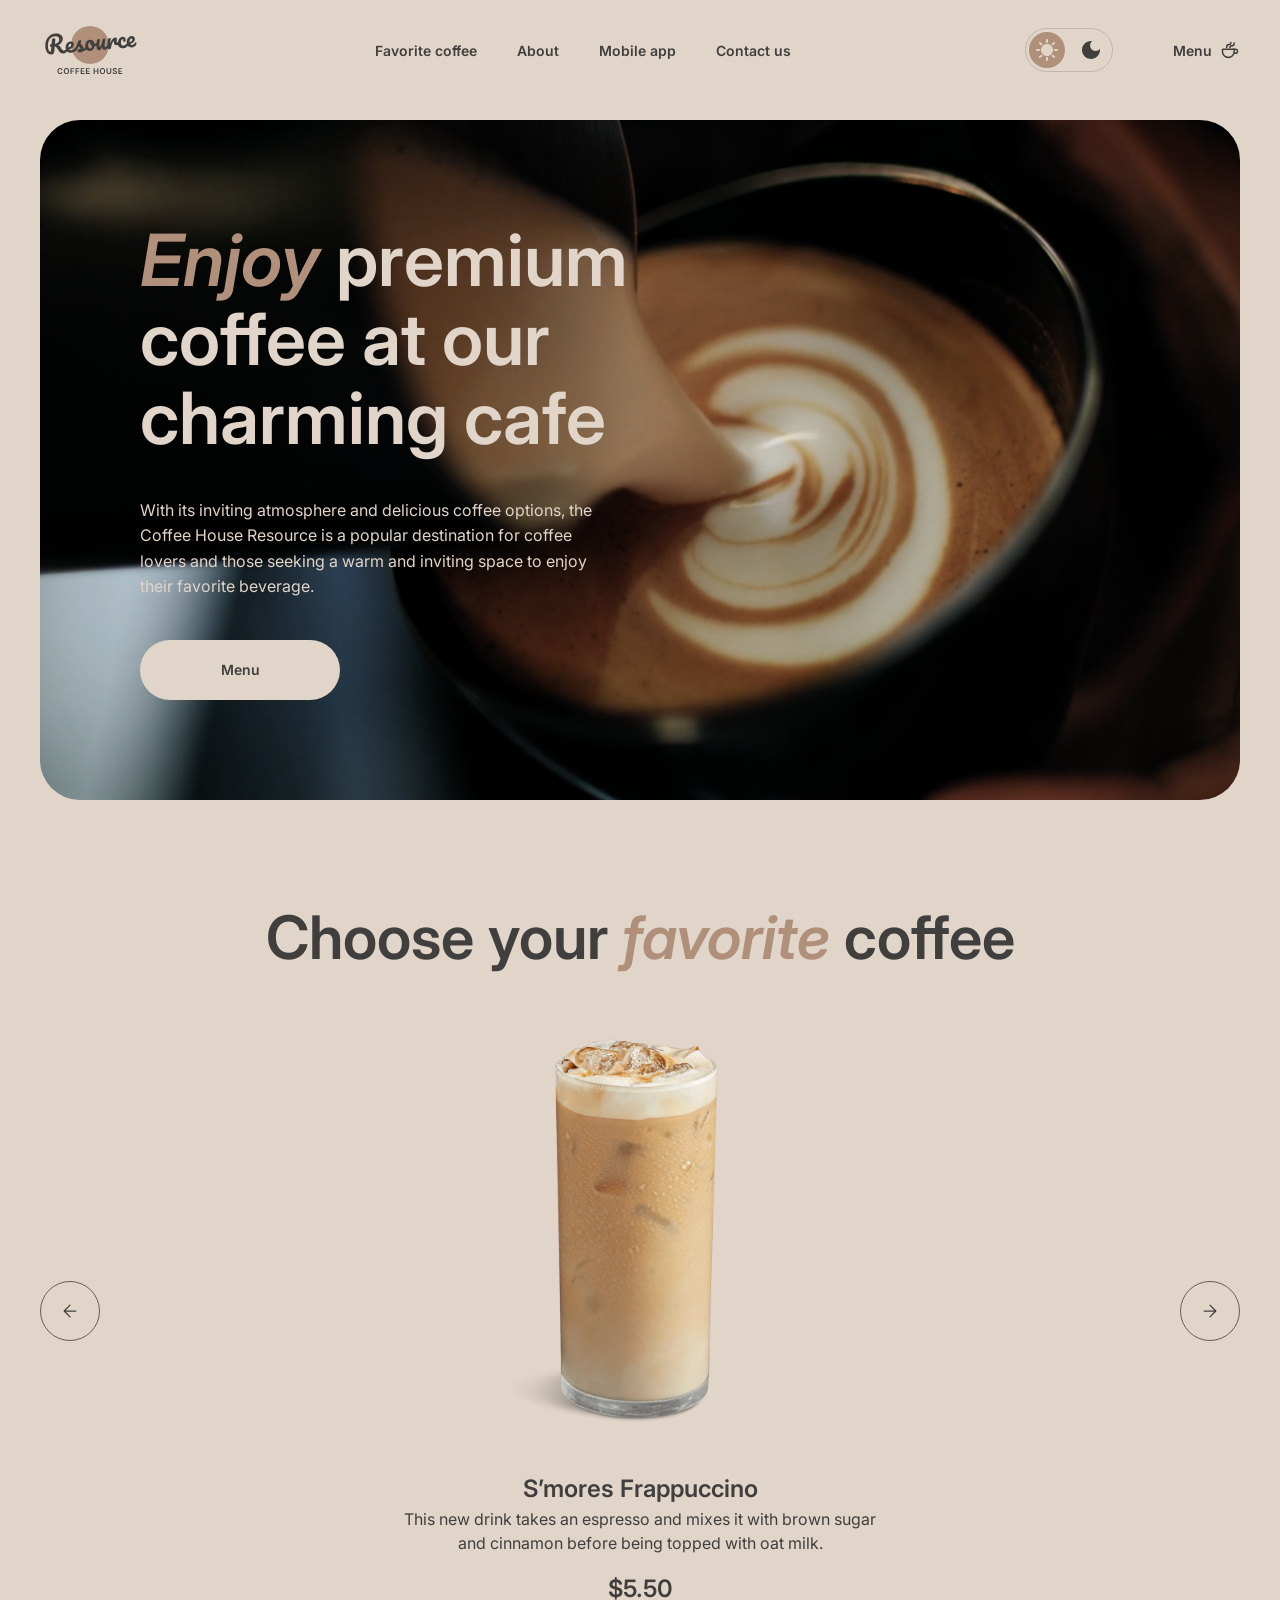
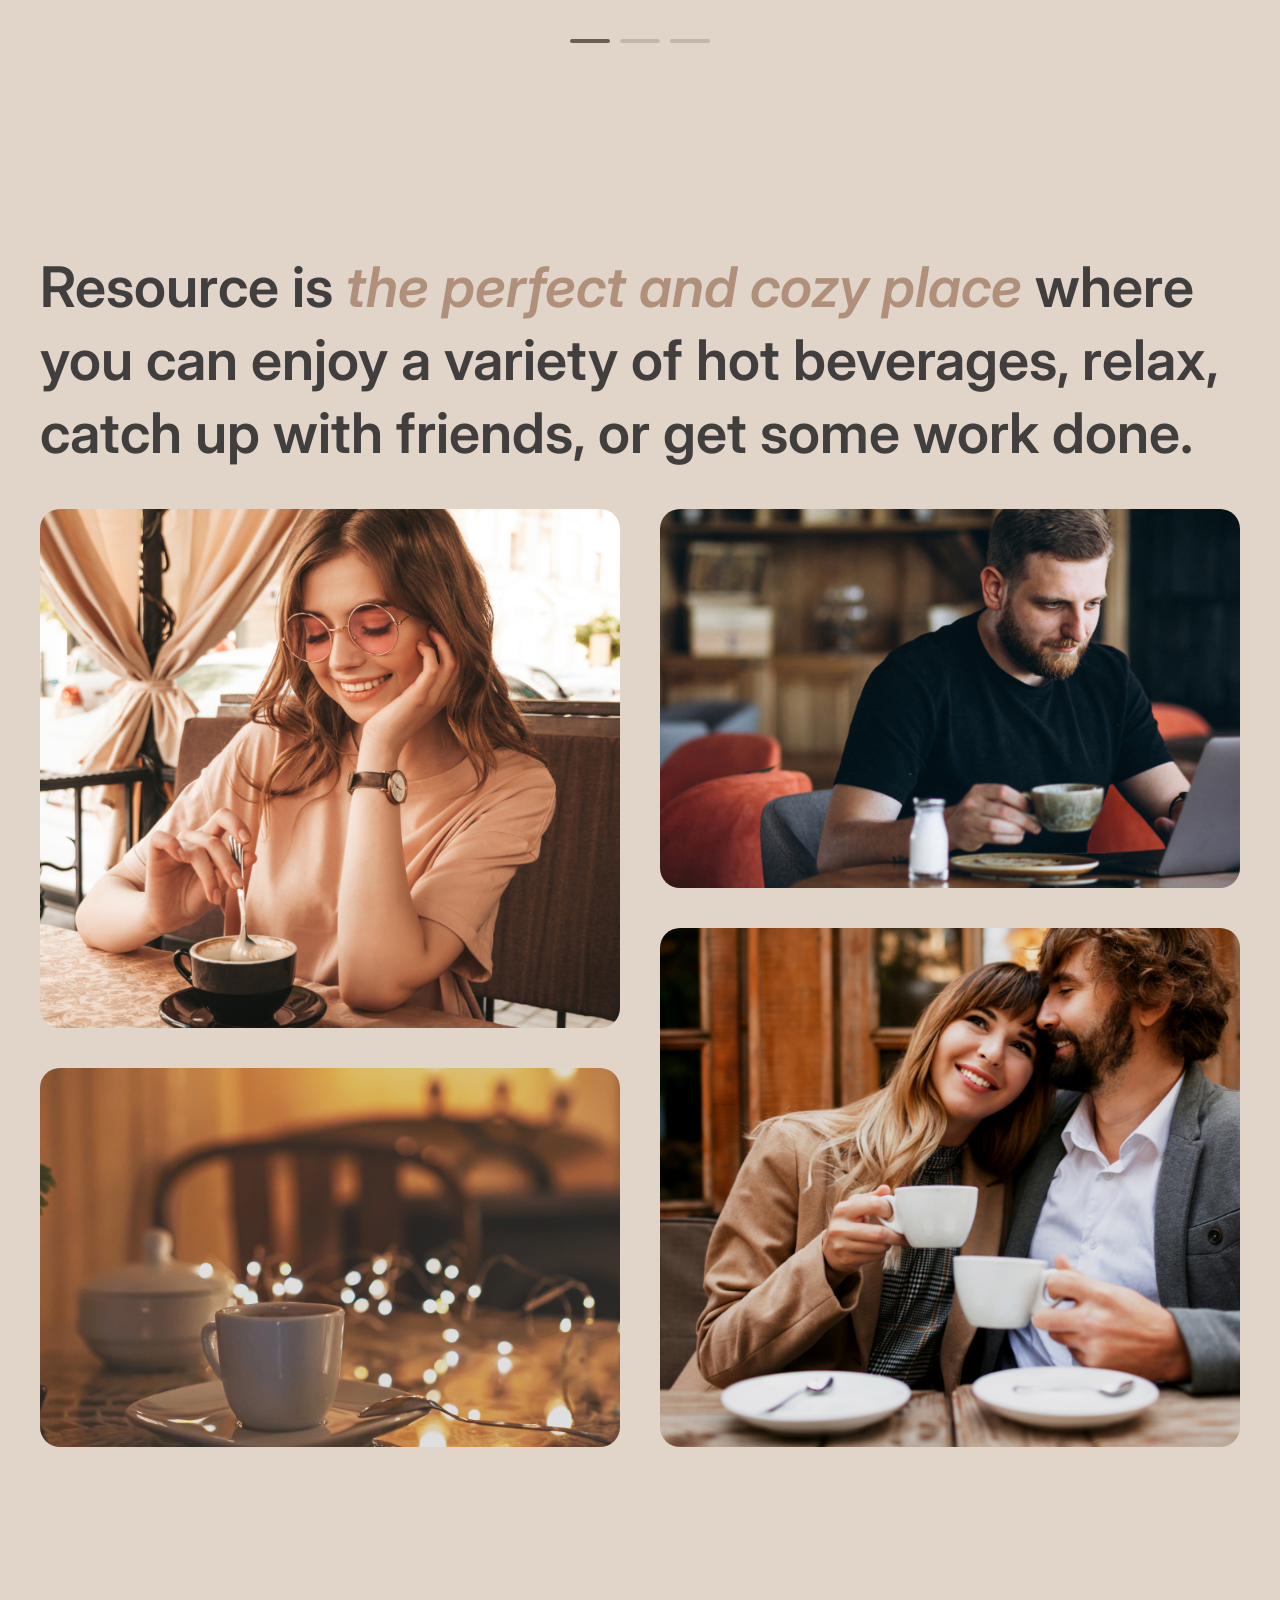
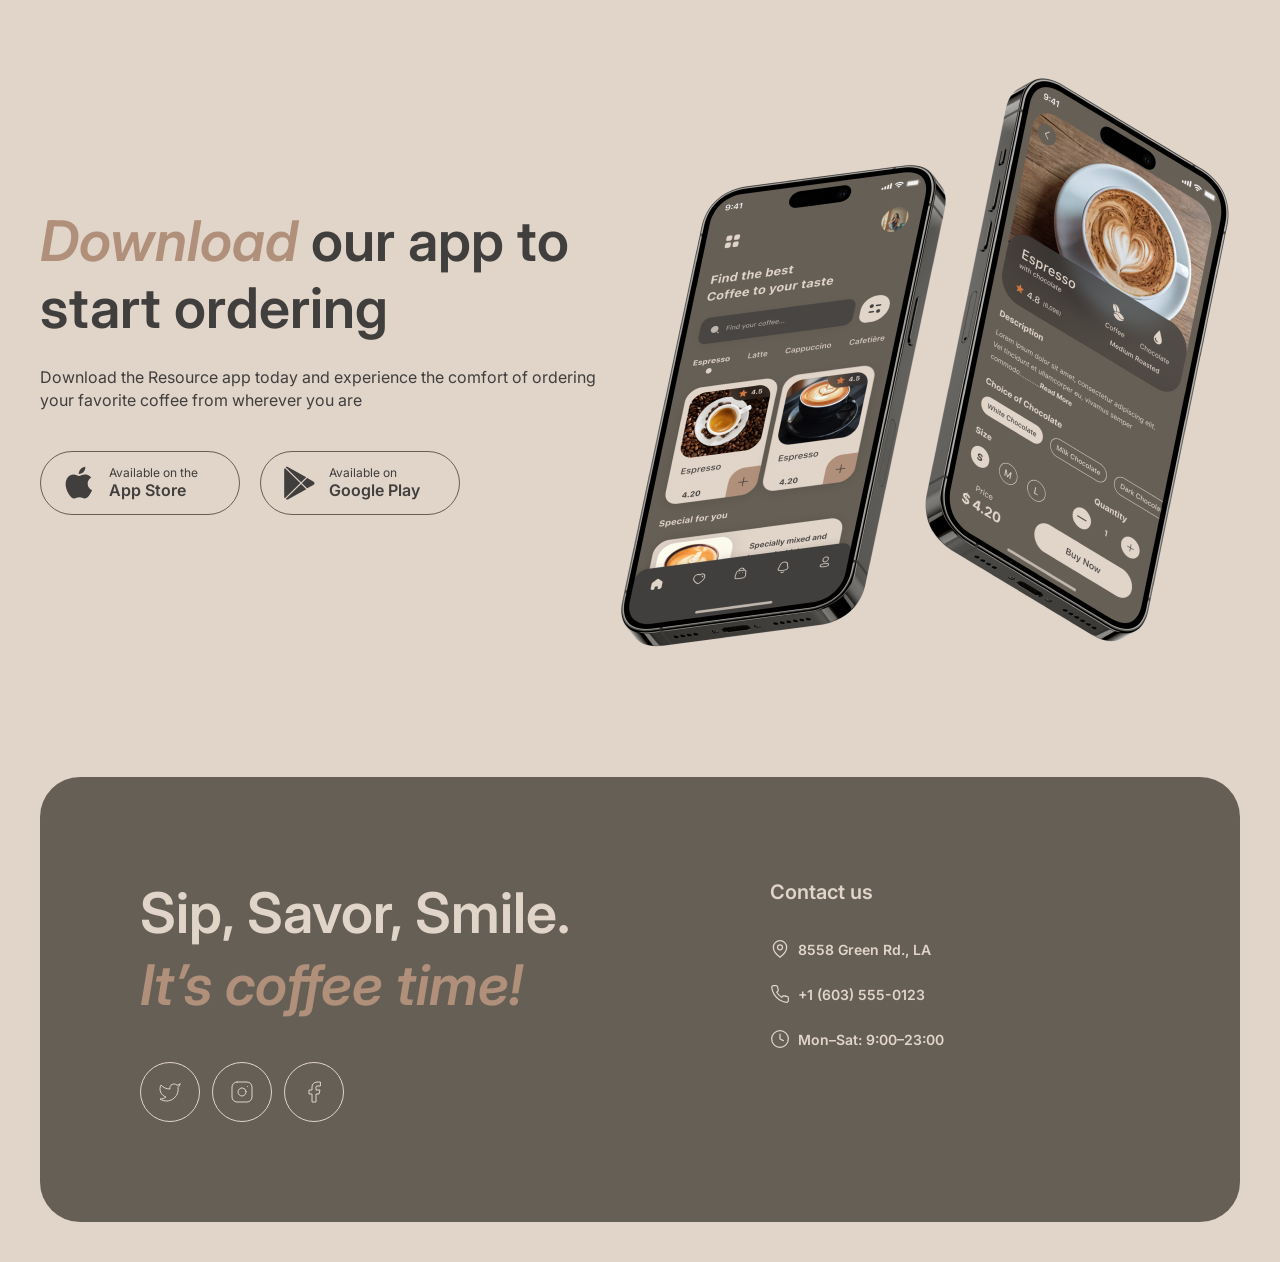
==== commit 91626251: "feat: add adaptiv 768px" ====
--- a/index.html
+++ b/index.html
@@ -119,6 +119,14 @@
           </button>
         </div>
 
+        <button class="burger" type="button" aria-label="Open menu">
+          <svg width="20" height="20" viewBox="0 0 20 20" fill="none" stroke="currentColor" stroke-width="1.5"
+            stroke-linecap="round" aria-hidden="true">
+            <path d="M3 7h14M3 13h14" />
+          </svg>
+        </button>
+
+
         <a class="menu-link" href="catalog.html">
           Menu
           <svg width="20" height="20" viewBox="0 0 20 20" fill="none" xmlns="http://www.w3.org/2000/svg"
@@ -156,7 +164,23 @@
               destination for coffee lovers and those seeking a warm and inviting space to enjoy their favorite
               beverage.
             </p>
-            <a class="btn" href="catalog.html">Menu</a>
+            <a class="btn" href="catalog.html">Menu
+              <svg class="btn__icon" width="20" height="20" viewBox="0 0 20 20" fill="none" xmlns="http://www.w3.org/2000/svg"
+                aria-hidden="true">
+                <path
+                  d="M14.167 9.76667V11.6667C14.167 14.8883 11.5553 17.5 8.33366 17.5C5.112 17.5 2.50033 14.8883 2.50033 11.6667V9.76667C2.50033 9.4353 2.76896 9.16667 3.10033 9.16667H13.567C13.8984 9.16667 14.167 9.4353 14.167 9.76667Z"
+                  stroke="currentColor" stroke-width="1.5" stroke-linecap="round" stroke-linejoin="round" />
+                <path
+                  d="M10.0003 7.50008C10.0003 6.66675 10.5956 5.83341 11.786 5.83341C13.101 5.83341 14.167 4.76743 14.167 3.45246V2.91675"
+                  stroke="currentColor" stroke-width="1.5" stroke-linecap="round" stroke-linejoin="round" />
+                <path
+                  d="M6.66634 7.5V7.08333C6.66634 5.70262 7.78563 4.58333 9.16634 4.58333C10.0868 4.58333 10.833 3.83714 10.833 2.91667V2.5"
+                  stroke="currentColor" stroke-width="1.5" stroke-linecap="round" stroke-linejoin="round" />
+                <path
+                  d="M13.333 9.16675H15.4163C16.5669 9.16675 17.4997 10.0995 17.4997 11.2501C17.4997 12.4007 16.5669 13.3334 15.4163 13.3334H14.1663"
+                  stroke="currentColor" stroke-width="1.5" stroke-linecap="round" stroke-linejoin="round" />
+              </svg>
+            </a>
           </div>
         </div>
       </div>
--- a/css/style.css
+++ b/css/style.css
@@ -1,3 +1,11 @@
+@import "./header.css";
+@import "./hero.css";
+@import "./slider.css";
+@import "./about.css";
+@import "./mobile.css";
+@import "./footer.css";
+@import "./catalog.css";
+
 html {
   scroll-behavior: smooth;
   scroll-padding-top: var(--header-height);
@@ -42,612 +50,4 @@
   color: var(--text-inverse);
 }
 
-.header {
-  padding: 20px 0 40px;
-}
 
-.header__inner {
-  display: flex;
-  align-items: center;
-  justify-content: space-between;
-  height: var(--header-height);
-}
-
-.logo {
-  display: flex;
-  color: var(--text-primary);
-}
-
-.nav__list {
-  display: flex;
-  gap: 40px;
-  margin: 0;
-  padding: 0;
-  list-style: none;
-}
-
-.nav__link {
-  font-size: 14px;
-  font-weight: 600;
-  color: var(--text-primary);
-  text-decoration: none;
-  transition: color var(--transition);
-}
-
-.nav__link:hover {
-  color: var(--text-accent);
-}
-
-.header__actions {
-  display: flex;
-  align-items: center;
-  gap: 60px;
-}
-
-.theme-toggle {
-  display: flex;
-  gap: 8px;
-  box-sizing: border-box;
-  width: 88px;
-  height: 44px;
-  padding: 3px;
-  border: 1px solid var(--border-primary);
-  border-radius: 999px;
-}
-
-.theme-toggle__btn {
-  display: grid;
-  place-items: center;
-  width: 36px;
-  height: 36px;
-  padding: 0;
-  border: 0;
-  border-radius: 50%;
-  background: transparent;
-  color: var(--text-primary);
-  cursor: pointer;
-  transition: background-color var(--transition), color var(--transition);
-}
-
-.theme-toggle__btn svg {
-  display: block;
-}
-
-.theme-toggle__btn.is-active {
-  background: var(--text-accent);
-  color: var(--color-sand-100);
-}
-
-.theme-toggle__btn:focus-visible {
-  outline: 2px solid var(--text-accent);
-  outline-offset: 2px;
-}
-
-.menu-link {
-  display: flex;
-  align-items: center;
-  gap: 8px;
-  font-size: 14px;
-  font-weight: 600;
-  color: var(--text-primary);
-  text-decoration: none;
-  transition: color var(--transition);
-}
-
-.menu-link:hover {
-  color: var(--text-accent);
-}
-
-/* hero */
-
-.hero__inner {
-  position: relative;
-  isolation: isolate;
-  display: flex;
-  align-items: center;
-  min-height: 604px;
-  padding: 60px 96px;
-  border-radius: 40px;
-  overflow: hidden;
-  color: var(--text-inverse);
-}
-
-.hero__bg {
-  position: absolute;
-  inset: 0;
-  z-index: -1;
-  width: 100%;
-  height: 100%;
-  object-fit: cover;
-}
-
-.hero__content {
-  display: flex;
-  flex-direction: column;
-  align-items: flex-start;
-  gap: 40px;
-  max-width: 530px;
-}
-
-.hero__title {
-  font-size: 72px;
-  font-weight: 600;
-  line-height: 1.1;
-}
-
-.hero__accent {
-  font-style: italic;
-  color: var(--text-accent);
-}
-
-.hero__text {
-  max-width: 480px;
-  font-size: 16px;
-  line-height: 1.6;
-}
-
-/* slider */
-
-.accent {
-  font-style: italic;
-  color: var(--text-accent);
-}
-
-.section-title {
-  font-size: 60px;
-  font-weight: 600;
-  line-height: 1.25;
-  text-align: center;
-}
-
-.slider {
-  margin-top: 40px;
-}
-
-.slider__stage {
-  position: relative;
-}
-
-.slider__viewport {
-  overflow: hidden;
-}
-
-.slider__track {
-  display: flex;
-  transition: transform 0.4s ease;
-}
-
-.slider__slide {
-  flex: 0 0 100%;
-  display: flex;
-  flex-direction: column;
-  align-items: center;
-  text-align: center;
-}
-
-.slider__img {
-  display: block;
-  width: auto;
-  height: 424px;
-  max-width: 100%;
-  margin-bottom: 32px;
-  object-fit: contain;
-}
-
-.slider__name {
-  font-size: 24px;
-  font-weight: 600;
-}
-
-.slider__text {
-  max-width: 480px;
-  font-family: var(--font-family);
-  font-weight: 400;
-  font-size: 16px;
-  line-height: 150%;
-  text-align: center;
-  color: var(--text-primary);
-}
-
-.slider__price {
-  margin-top: 16px;
-  font-size: 24px;
-  font-weight: 600;
-}
-
-
-.slider__arrow {
-  z-index: 1;
-  position: absolute;
-  top: 50%;
-  transform: translateY(-50%);
-  display: grid;
-  place-items: center;
-  width: 60px;
-  height: 60px;
-  padding: 0;
-  border: 1px solid var(--border-inverse);
-  border-radius: 50%;
-  background: transparent;
-  color: var(--text-primary);
-  cursor: pointer;
-  transition: border-color var(--transition), color var(--transition);
-}
-
-.slider__arrow--prev {
-  left: 0;
-}
-
-.slider__arrow--next {
-  right: 0;
-}
-
-.slider__arrow:hover {
-  border-color: var(--text-accent);
-  color: var(--text-accent);
-}
-
-.slider__arrow:focus-visible,
-.slider__dot:focus-visible {
-  outline: 2px solid var(--text-accent);
-  outline-offset: 2px;
-}
-
-
-.slider__dots {
-  display: flex;
-  justify-content: center;
-  gap: 10px;
-  margin-top: 24px;
-}
-
-.slider__dot {
-  position: relative;
-  width: 40px;
-  height: 20px;
-  padding: 0;
-  border: 0;
-  background: none;
-  cursor: pointer;
-}
-
-.slider__dot::before {
-  content: "";
-  position: absolute;
-  inset: 8px 0;
-  border-radius: 2px;
-  background: var(--border-primary);
-  transition: background-color var(--transition);
-}
-
-.slider__dot.is-active::before {
-  background: var(--border-inverse);
-}
-
-@media (prefers-reduced-motion: reduce) {
-  .slider__track {
-    transition: none;
-  }
-}
-
-
-/* about */
-
-.about__title {
-  font-size: 56px;
-  font-weight: 600;
-  line-height: 1.3;
-}
-
-.about__gallery {
-  display: grid;
-  grid-template-columns: repeat(2, 1fr);
-  gap: 40px;
-  margin-top: 40px;
-}
-
-.about__col {
-  display: flex;
-  flex-direction: column;
-  gap: 40px;
-}
-
-.about__img {
-  display: block;
-  width: 100%;
-  height: auto;
-  border-radius: 20px;
-  object-fit: cover;
-}
-
-.about__img--tall {
-  aspect-ratio: 660 / 590;
-}
-
-.about__img--short {
-  aspect-ratio: 660 / 431;
-}
-
-/* mobile */
-
-.app__inner {
-  display: grid;
-  grid-template-columns: 1fr 630px;
-  align-items: center;      /* текст по центру высоты картинки */
-}
-
-.app__title {
-  font-size: 56px;
-  font-weight: 600;
-  line-height: 1.2;
-}
-
-.app__text {
-  max-width: 600px;
-  margin-top: 24px;
-  font-size: 16px;
-  line-height: 1.4;
-}
-
-.app__stores {
-  display: flex;
-  flex-wrap: wrap;
-  gap: 20px;
-  margin-top: 40px;
-}
-
-.store-btn {
-  display: inline-flex;
-  align-items: center;
-  gap: 12px;
-  width: 200px;
-  height: 64px;
-  padding: 0 20px;
-  border: 1px solid var(--border-inverse);
-  border-radius: 999px;
-  color: var(--text-primary);
-  text-decoration: none;
-  transition: border-color var(--transition), color var(--transition);
-}
-
-.store-btn:hover {
-  border-color: var(--text-accent);
-  color: var(--text-accent);
-}
-
-.store-btn:focus-visible {
-  outline: 2px solid var(--text-accent);
-  outline-offset: 2px;
-}
-
-.store-btn svg,
-.store-btn img {
-  flex-shrink: 0;
-}
-
-.store-btn__label {
-  display: flex;
-  flex-direction: column;
-  line-height: 1.2;
-}
-
-.store-btn__hint {
-  font-size: 12px;
-}
-
-.store-btn__name {
-  font-size: 16px;
-  font-weight: 600;
-}
-
-.app__img {
-  display: block;
-  width: 100%;
-  height: auto;
-}
-
-/* footer */
-
-.footer {
-  padding-bottom: 40px;
-}
-
-.footer__inner {
-  display: grid;
-  grid-template-columns: 630px 1fr;
-  align-items: start;
-  padding: 100px;
-  border-radius: 40px;
-  background-color: var(--background-container);
-  color: var(--text-inverse);
-}
-
-.footer__title {
-  font-size: 56px;
-  font-weight: 600;
-  line-height: 1.3;
-}
-
-.footer__title .accent {
-  display: block; 
-}
-
-.socials {
-  display: flex;
-  gap: 12px;
-  margin-top: 40px;
-  padding: 0;
-  list-style: none;
-}
-
-.socials__link {
-  display: grid;
-  place-items: center;
-  width: 60px;
-  height: 60px;
-  border: 1px solid currentColor;
-  border-radius: 50%;
-  color: var(--text-inverse);
-  transition: color var(--transition);
-}
-
-.socials__link:hover {
-  color: var(--text-accent);
-}
-
-.footer__subtitle {
-  margin-bottom: 32px;
-  font-size: 20px;
-  font-weight: 600;
-}
-
-.contacts {
-  display: flex;
-  flex-direction: column;
-  gap: 24px;
-  margin: 0;
-  padding: 0;
-  list-style: none;
-}
-
-.contacts__item {
-  display: flex;
-  align-items: center;
-  gap: 8px;
-}
-
-.contacts__item svg {
-  flex-shrink: 0;
-}
-
-.contacts__text {
-  font-size: 14px;
-  font-style: normal; 
-  font-weight: 600;
-  color: inherit;
-  text-decoration: none;
-}
-
-a.contacts__text:hover,
-.socials__link:focus-visible,
-a.contacts__text:focus-visible {
-  color: var(--text-accent);
-}
-
-.socials__link:focus-visible,
-a.contacts__text:focus-visible {
-  outline: 2px solid var(--text-accent);
-  outline-offset: 2px;
-}
-
-
-/* catalog */
-
-.menu__title {
-  max-width: 700px;
-  margin-inline: auto;
-}
-
-/* вкладки */
-.tabs {
-  display: flex;
-  justify-content: center;
-  gap: 12px;
-  margin-top: 40px;
-}
-
-.tab {
-  display: inline-flex;
-  align-items: center;
-  gap: 8px;
-  height: 44px;
-  padding: 0 16px 0 8px;
-  border: 1px solid var(--border-primary);
-  border-radius: 999px;
-  background: transparent;
-  color: var(--text-primary);
-  font-size: 14px;
-  font-weight: 600;
-  cursor: pointer;
-  transition: background-color var(--transition), color var(--transition);
-}
-
-.tab__icon {
-  display: grid;
-  place-items: center;
-  width: 28px;
-  height: 28px;
-  border-radius: 50%;
-  background: var(--border-primary);
-}
-
-.tab.is-active {
-  border-color: var(--background-container);
-  background: var(--background-container);
-  color: var(--text-inverse);
-}
-
-.tab:hover:not(.is-active) {
-  border-color: var(--text-accent);
-}
-
-.tab:focus-visible {
-  outline: 2px solid var(--text-accent);
-  outline-offset: 2px;
-}
-
-.menu__grid {
-  display: grid;
-  grid-template-columns: repeat(4, 1fr);
-  gap: 40px;
-  margin: 40px 0 0;
-  padding: 0;
-  list-style: none;
-}
-
-.card {
-  display: flex;
-  flex-direction: column;
-  overflow: hidden;
-  border: 1px solid var(--border-primary);
-  border-radius: 30px;
-}
-
-.card__img {
-  display: block;
-  width: 100%;
-  height: auto;
-  aspect-ratio: 1;
-  object-fit: cover;
-}
-
-.card__body {
-  display: flex;
-  flex: 1;
-  flex-direction: column;
-  padding: 20px;
-}
-
-.card__name {
-  font-size: 20px;
-  font-weight: 600;
-}
-
-.card__text {
-  margin-top: 8px;
-  font-size: 14px;
-  line-height: 1.4;
-}
-
-.card__price {
-  margin-top: auto;  
-  padding-top: 16px;
-  font-size: 20px;
-  font-weight: 600;
-}
-
-
-.menu-link[aria-current="page"] {
-  padding-bottom: 4px;
-  border-bottom: 1px solid currentColor;
-}
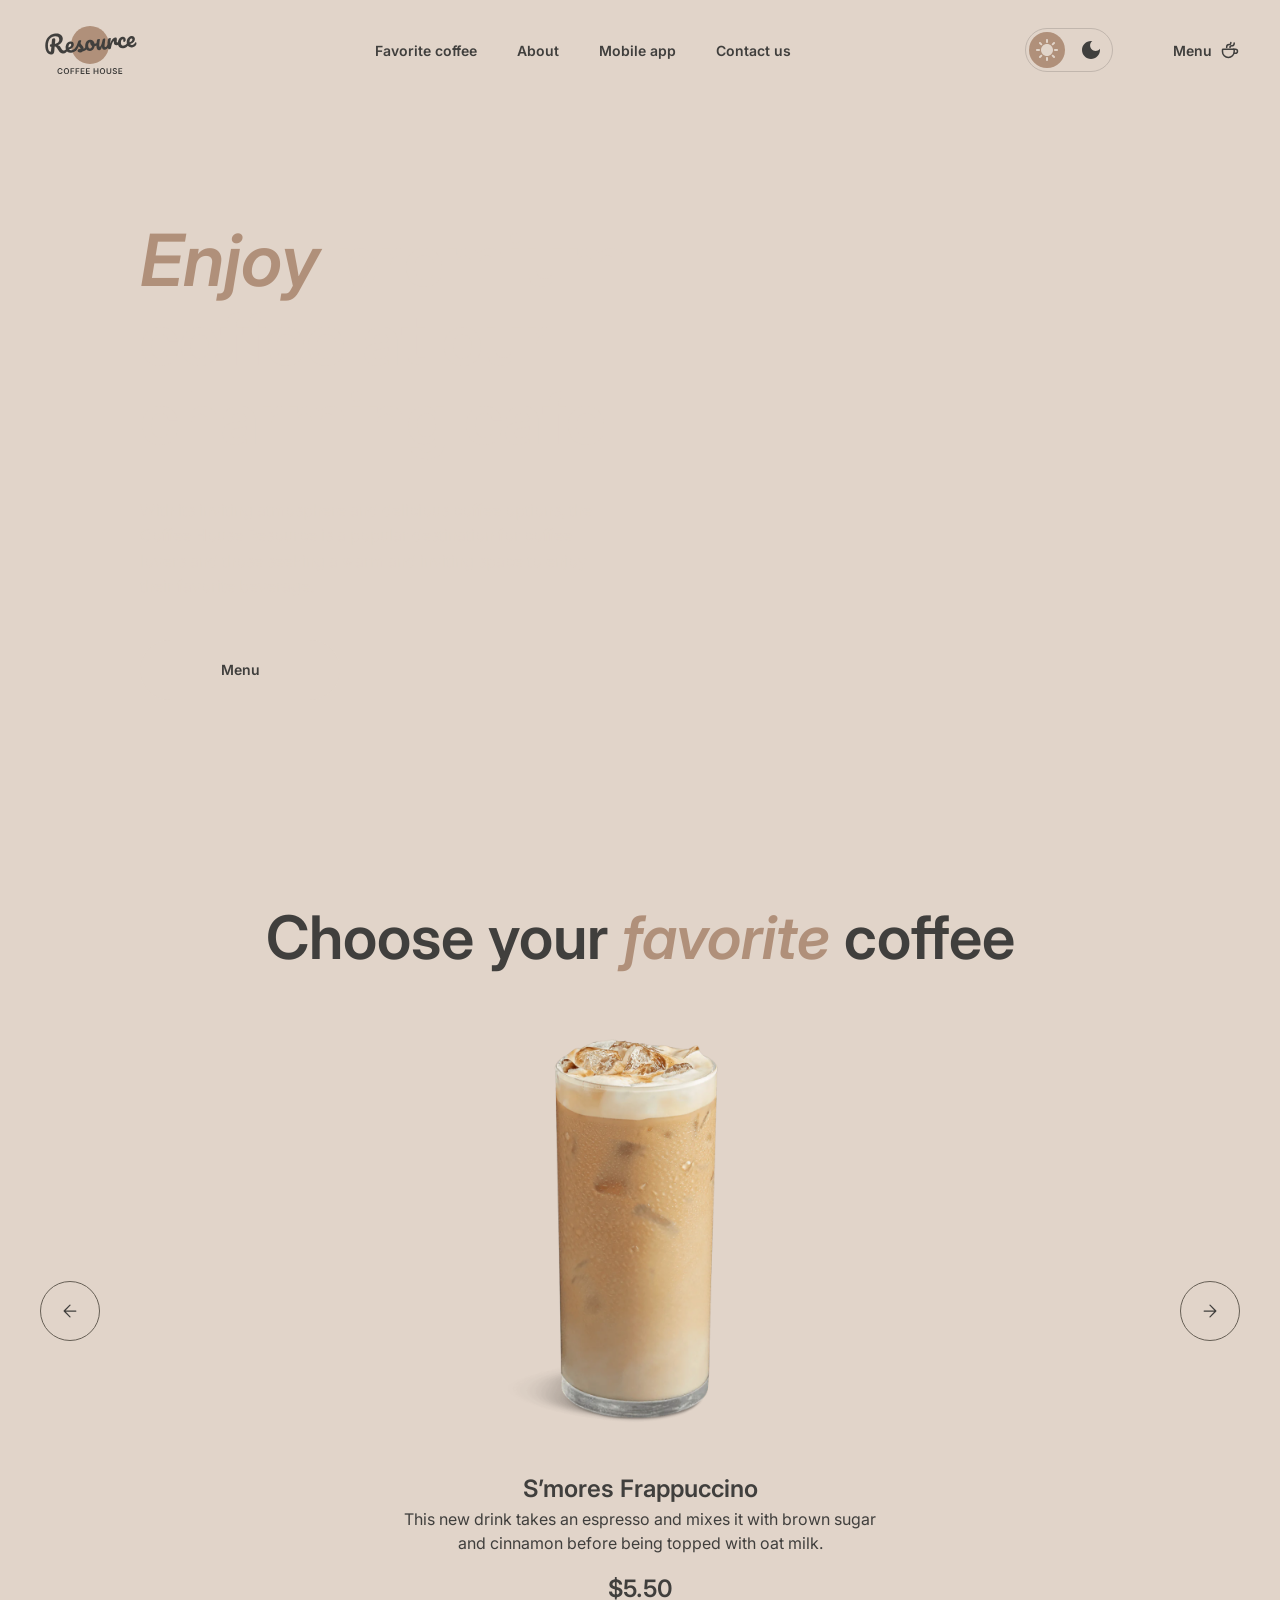
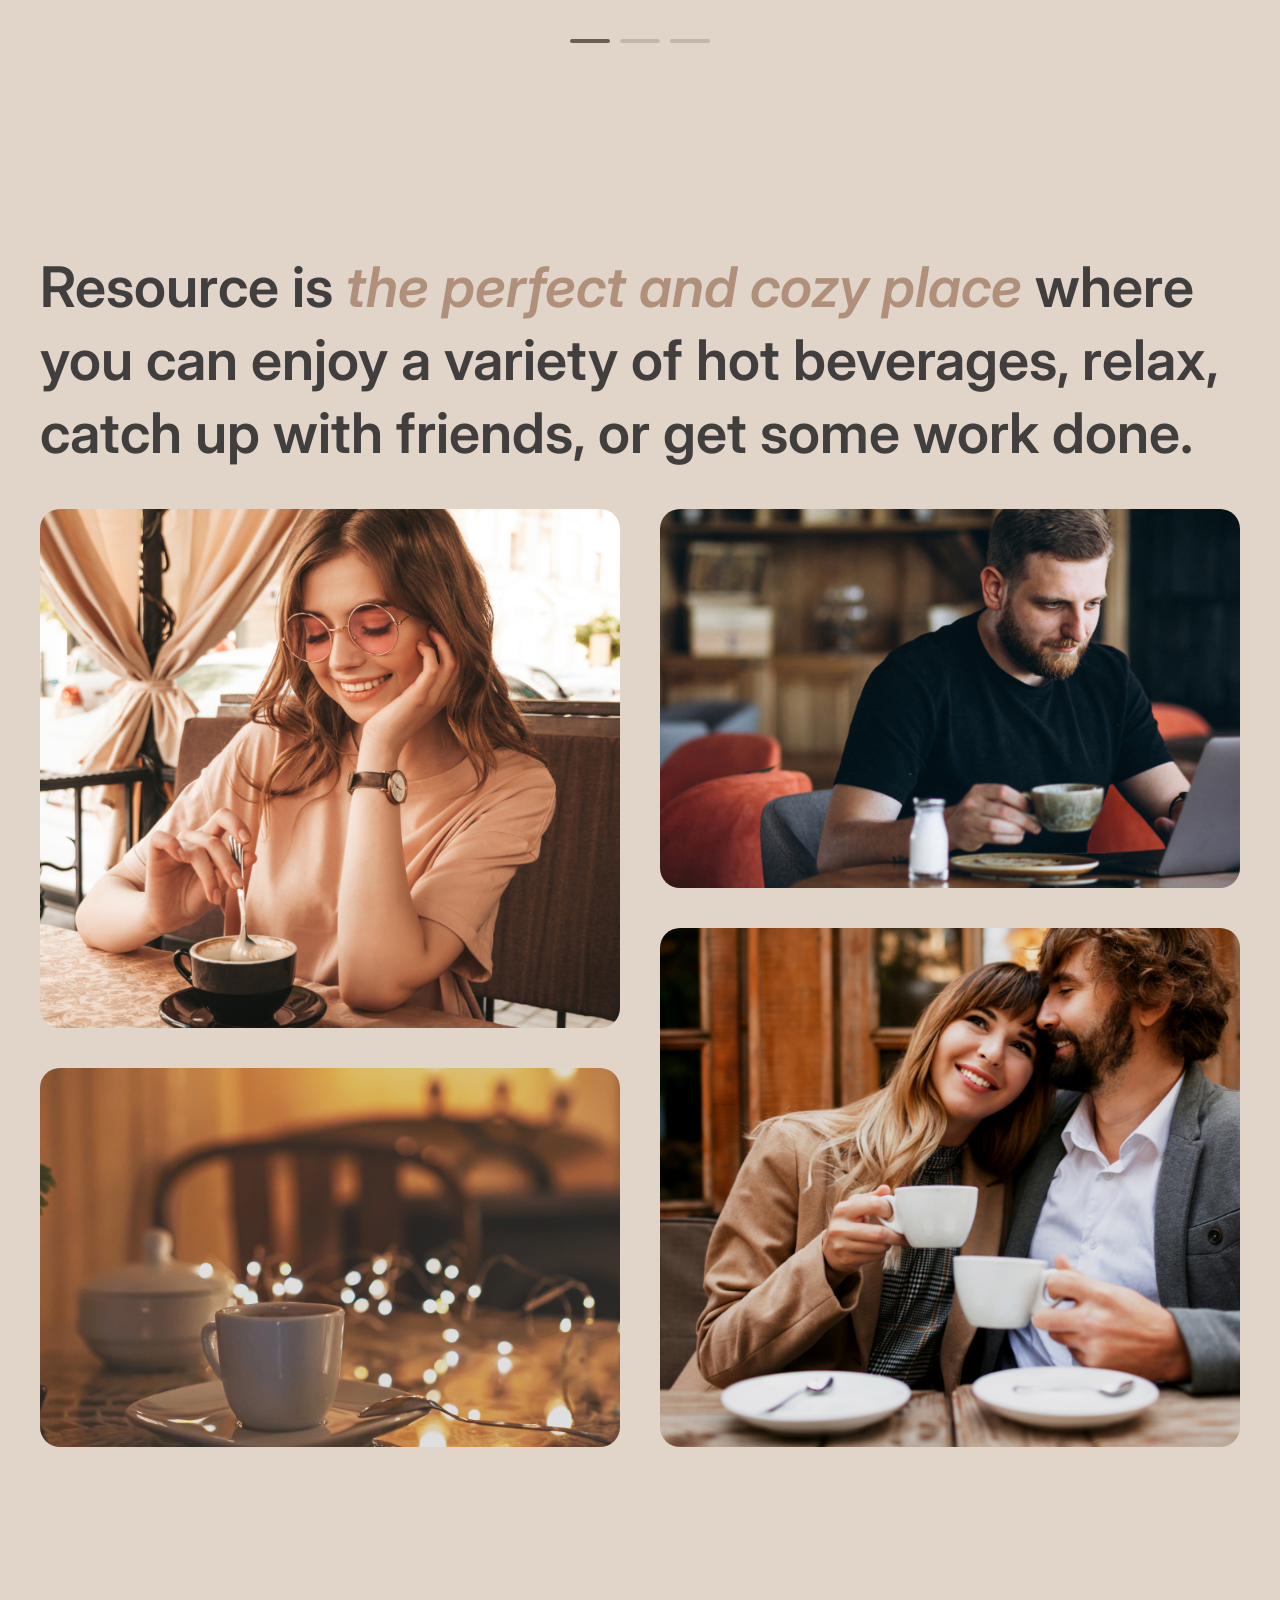
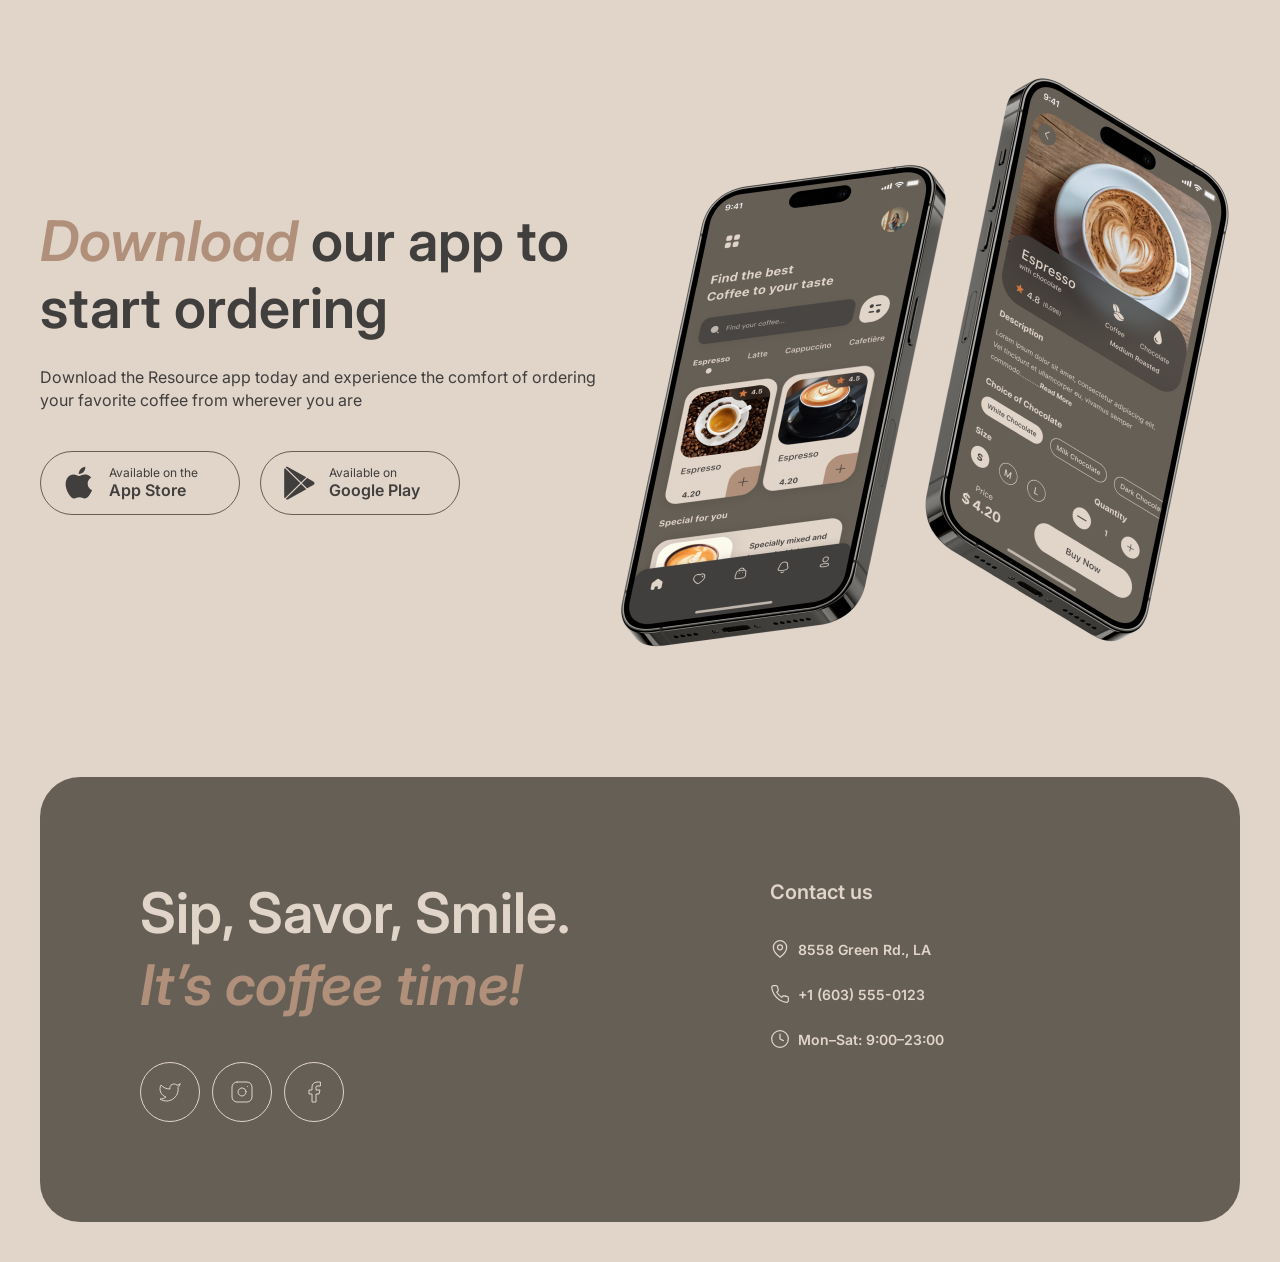
==== commit 4b54e9d5: "feat: add modal.js logic and video hero section" ====
--- a/index.html
+++ b/index.html
@@ -21,6 +21,8 @@
   <link rel="stylesheet" href="css/style.css">
   <script src="js/theme.js" defer></script>
   <script src="js/slider.js" defer></script>
+  <script src="js/burger.js" defer></script>
+  
 </head>
 
 <body>
@@ -88,12 +90,32 @@
             fill="currentColor" />
         </svg></a>
 
-      <nav class="nav" aria-label="Main navigation">
+      <nav class="nav" id="site-nav" aria-label="Main navigation">
         <ul class="nav__list">
           <li><a class="nav__link" href="#slider">Favorite coffee</a></li>
           <li><a class="nav__link" href="#about">About</a></li>
           <li><a class="nav__link" href="#mobile-app">Mobile app</a></li>
           <li><a class="nav__link" href="#contact">Contact us</a></li>
+          <li class="nav__item--menu">
+            <a class="nav__link nav__link--menu" href="catalog.html">
+              Menu
+              <svg width="28" height="28" viewBox="0 0 20 20" fill="none" xmlns="http://www.w3.org/2000/svg"
+                aria-hidden="true">
+                <path
+                  d="M14.167 9.76667V11.6667C14.167 14.8883 11.5553 17.5 8.33366 17.5C5.112 17.5 2.50033 14.8883 2.50033 11.6667V9.76667C2.50033 9.4353 2.76896 9.16667 3.10033 9.16667H13.567C13.8984 9.16667 14.167 9.4353 14.167 9.76667Z"
+                  stroke="currentColor" stroke-width="1.5" stroke-linecap="round" stroke-linejoin="round" />
+                <path
+                  d="M10.0003 7.50008C10.0003 6.66675 10.5956 5.83341 11.786 5.83341C13.101 5.83341 14.167 4.76743 14.167 3.45246V2.91675"
+                  stroke="currentColor" stroke-width="1.5" stroke-linecap="round" stroke-linejoin="round" />
+                <path
+                  d="M6.66634 7.5V7.08333C6.66634 5.70262 7.78563 4.58333 9.16634 4.58333C10.0868 4.58333 10.833 3.83714 10.833 2.91667V2.5"
+                  stroke="currentColor" stroke-width="1.5" stroke-linecap="round" stroke-linejoin="round" />
+                <path
+                  d="M13.333 9.16675H15.4163C16.5669 9.16675 17.4997 10.0995 17.4997 11.2501C17.4997 12.4007 16.5669 13.3334 15.4163 13.3334H14.1663"
+                  stroke="currentColor" stroke-width="1.5" stroke-linecap="round" stroke-linejoin="round" />
+              </svg>
+            </a>
+          </li>
         </ul>
       </nav>
 
@@ -119,10 +141,14 @@
           </button>
         </div>
 
-        <button class="burger" type="button" aria-label="Open menu">
-          <svg width="20" height="20" viewBox="0 0 20 20" fill="none" stroke="currentColor" stroke-width="1.5"
-            stroke-linecap="round" aria-hidden="true">
+        <button class="burger" type="button" aria-label="Open menu" aria-expanded="false" aria-controls="site-nav">
+          <svg class="burger__icon burger__icon--open" width="20" height="20" viewBox="0 0 20 20" fill="none"
+            stroke="currentColor" stroke-width="1.5" stroke-linecap="round" aria-hidden="true">
             <path d="M3 7h14M3 13h14" />
+          </svg>
+          <svg class="burger__icon burger__icon--close" width="20" height="20" viewBox="0 0 20 20" fill="none"
+            stroke="currentColor" stroke-width="1.5" stroke-linecap="round" aria-hidden="true">
+            <path d="M5 5l10 10M15 5L5 15" />
           </svg>
         </button>
 
@@ -153,7 +179,7 @@
     <section class="hero">
       <div class="container">
         <div class="hero__inner">
-          <img class="hero__bg" src="img/home-page/img-hero.png" alt="" width="1360" height="604" fetchpriority="high">
+          <video class="hero__bg" src="video/2909914-uhd_3840_2024_24fps.mp4" poster="img/hero.jpg" autoplay muted loop playsinline></video>
 
           <div class="hero__content">
             <h1 class="hero__title">
@@ -165,8 +191,8 @@
               beverage.
             </p>
             <a class="btn" href="catalog.html">Menu
-              <svg class="btn__icon" width="20" height="20" viewBox="0 0 20 20" fill="none" xmlns="http://www.w3.org/2000/svg"
-                aria-hidden="true">
+              <svg class="btn__icon" width="20" height="20" viewBox="0 0 20 20" fill="none"
+                xmlns="http://www.w3.org/2000/svg" aria-hidden="true">
                 <path
                   d="M14.167 9.76667V11.6667C14.167 14.8883 11.5553 17.5 8.33366 17.5C5.112 17.5 2.50033 14.8883 2.50033 11.6667V9.76667C2.50033 9.4353 2.76896 9.16667 3.10033 9.16667H13.567C13.8984 9.16667 14.167 9.4353 14.167 9.76667Z"
                   stroke="currentColor" stroke-width="1.5" stroke-linecap="round" stroke-linejoin="round" />
--- a/css/style.css
+++ b/css/style.css
@@ -50,4 +50,174 @@
   color: var(--text-inverse);
 }
 
-
+@media (max-width: 768px) {
+  .section {
+    padding-block: 80px;
+  }
+
+  .btn {
+    width: 180px;
+  }
+}
+
+@media (max-width: 380px) {
+  .container {
+    width: min(100% - 2 * 20px, var(--container-width));
+  }
+
+  .section {
+    padding-block: 64px;
+  }
+
+  .btn {
+    width: 100%;
+    max-width: 220px;
+  }
+}
+
+/* modal */
+
+
+.modal-overlay {
+  position: fixed;
+  inset: 0;
+  z-index: 100;
+  display: flex;
+  align-items: center;
+  justify-content: center;
+  padding: 20px;
+  background: var(--background-overlay);
+  visibility: hidden;
+  opacity: 0;
+  transition: opacity var(--transition), visibility var(--transition);
+}
+
+.modal-overlay.is-open {
+  visibility: visible;
+  opacity: 1;
+}
+
+body.modal-open {
+  overflow: hidden;
+}
+
+.modal {
+  position: relative;
+  display: flex;
+  width: min(1000px, 100%);
+  max-height: 90vh;
+  overflow-y: auto;
+  border-radius: 40px;
+  background: var(--background-modal);
+  color: var(--text-primary);
+}
+
+.modal__close-icon {
+  position: absolute;
+  top: 24px;
+  right: 24px;
+  display: grid;
+  place-items: center;
+  width: 36px;
+  height: 36px;
+  border: 0;
+  border-radius: 50%;
+  background: var(--background-modal-control);
+  color: var(--text-primary);
+  cursor: pointer;
+}
+
+.modal__img {
+  width: 40%;
+  object-fit: cover;
+  border-radius: 40px 0 0 40px;
+}
+
+.modal__content {
+  display: flex;
+  flex: 1;
+  flex-direction: column;
+  gap: 20px;
+  padding: 40px;
+}
+
+.modal__title { font-size: 28px; font-weight: 600; }
+.modal__label { margin-bottom: 12px; font-size: 14px; font-weight: 600; }
+
+.modal__options {
+  display: flex;
+  flex-wrap: wrap;
+  gap: 8px;
+}
+
+.option {
+  display: inline-flex;
+  align-items: center;
+  gap: 8px;
+  height: 44px;
+  padding: 0 16px;
+  border: 1px solid var(--border-primary);
+  border-radius: 999px;
+  background: transparent;
+  color: var(--text-primary);
+  font-size: 14px;
+  font-weight: 600;
+  cursor: pointer;
+}
+
+.option__badge {
+  display: grid;
+  place-items: center;
+  width: 24px;
+  height: 24px;
+  border-radius: 50%;
+  background: var(--border-primary);
+  font-size: 12px;
+}
+
+.option.is-active {
+  border-color: var(--background-container);
+  background: var(--background-container);
+  color: var(--text-inverse);
+}
+
+.option.is-active .option__badge {
+  background: var(--text-inverse);
+  color: var(--background-container);
+}
+
+.modal__total {
+  display: flex;
+  justify-content: space-between;
+  padding-top: 16px;
+  border-top: 1px solid var(--border-primary);
+  font-size: 20px;
+  font-weight: 600;
+}
+
+.modal__note {
+  display: flex;
+  gap: 8px;
+  font-size: 12px;
+  line-height: 1.4;
+}
+
+.modal__close { width: 100%; }
+
+@media (max-width: 768px) {
+  .modal { width: min(656px, 100%); }
+  .modal__content { padding: 24px; gap: 16px; }
+}
+
+@media (max-width: 480px) {
+  .modal {
+    flex-direction: column;
+    max-height: 95vh;
+    border-radius: 24px;
+  }
+  .modal__img {
+    width: 100%;
+    height: 220px;
+    border-radius: 24px 24px 0 0;
+  }
+}
